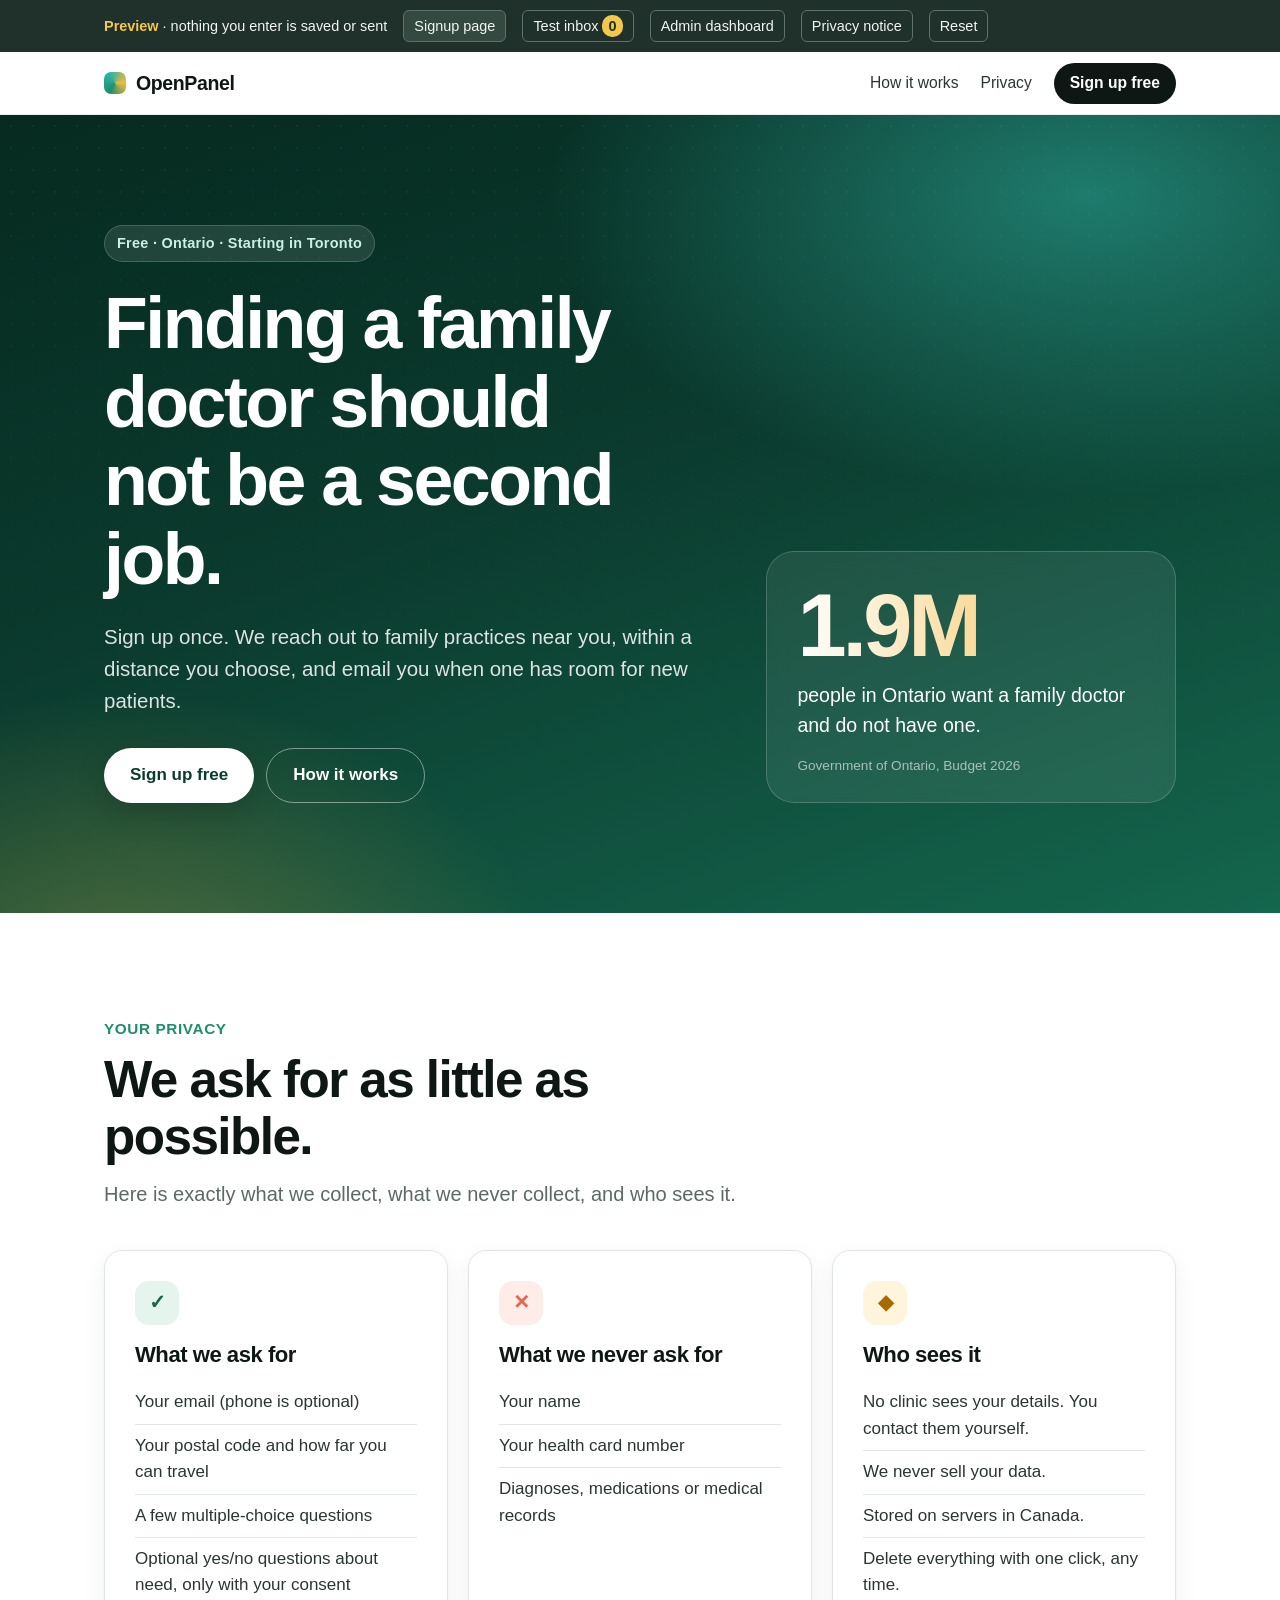
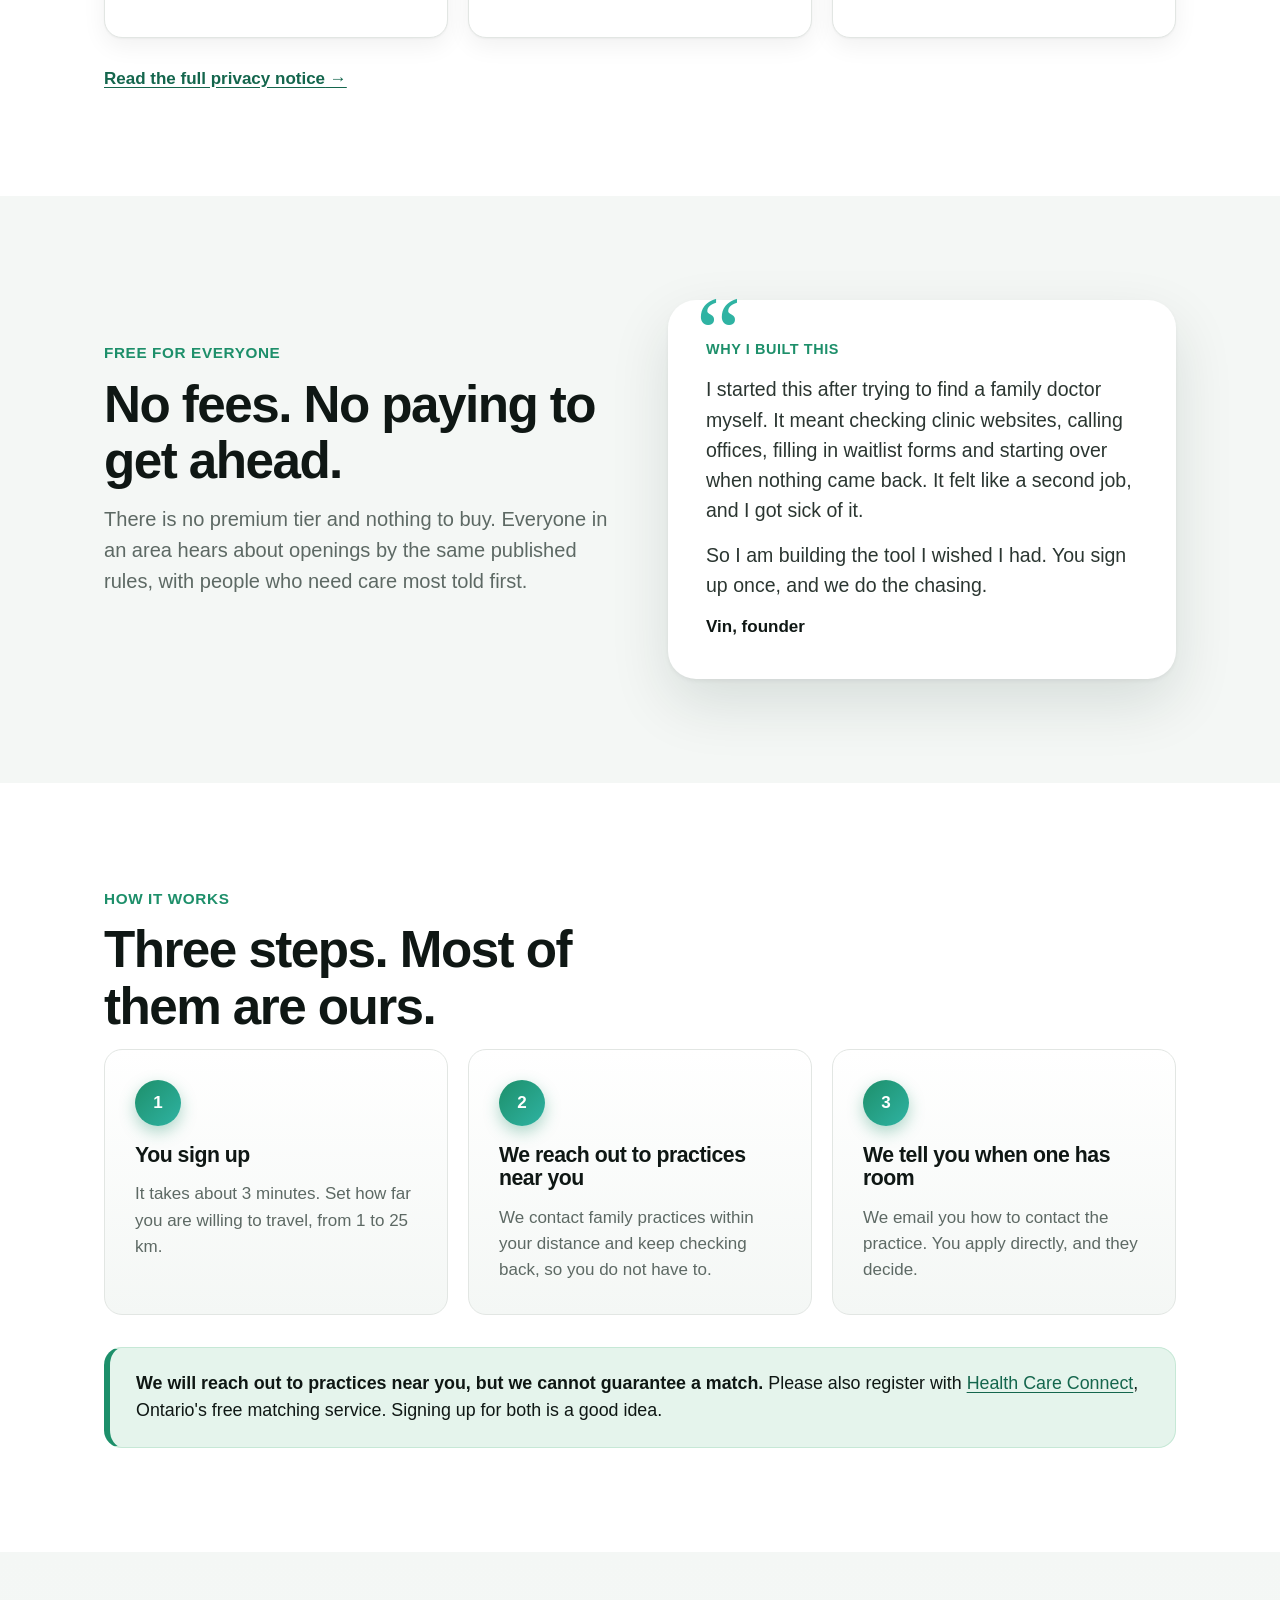
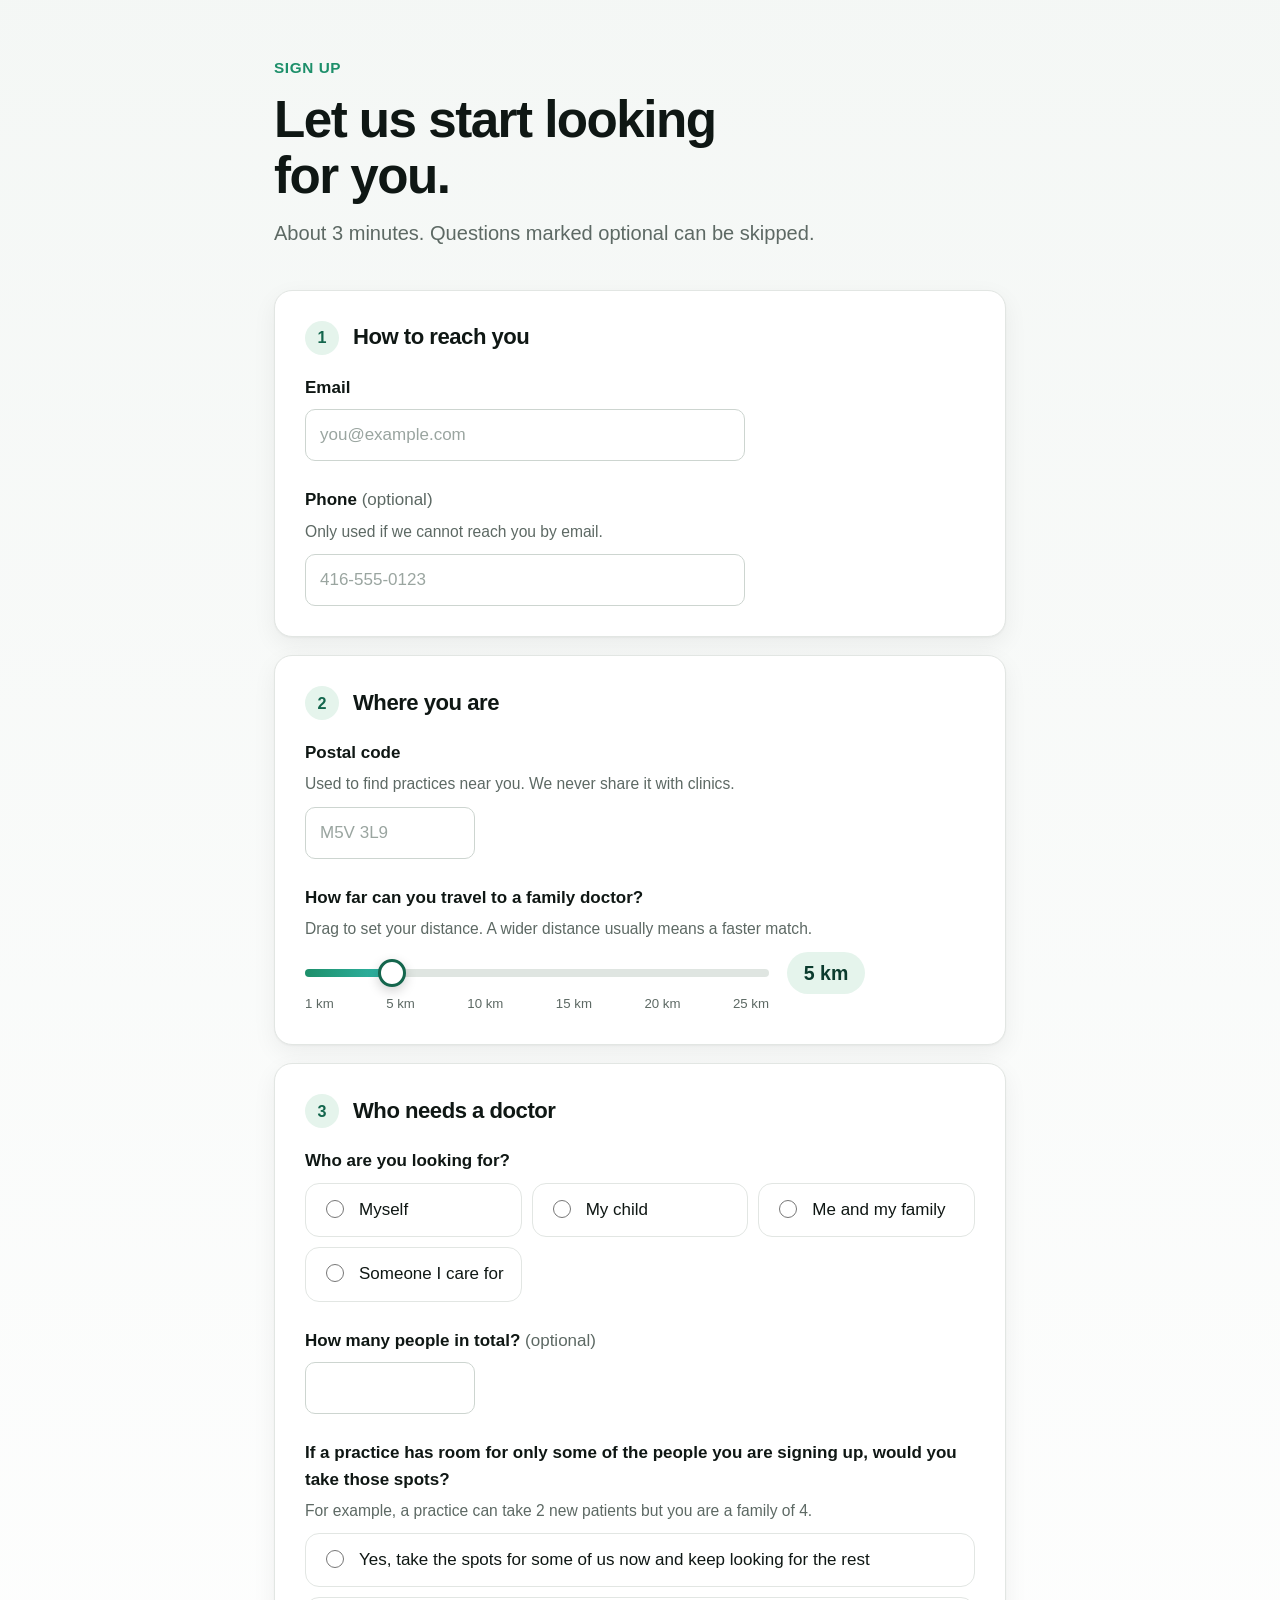
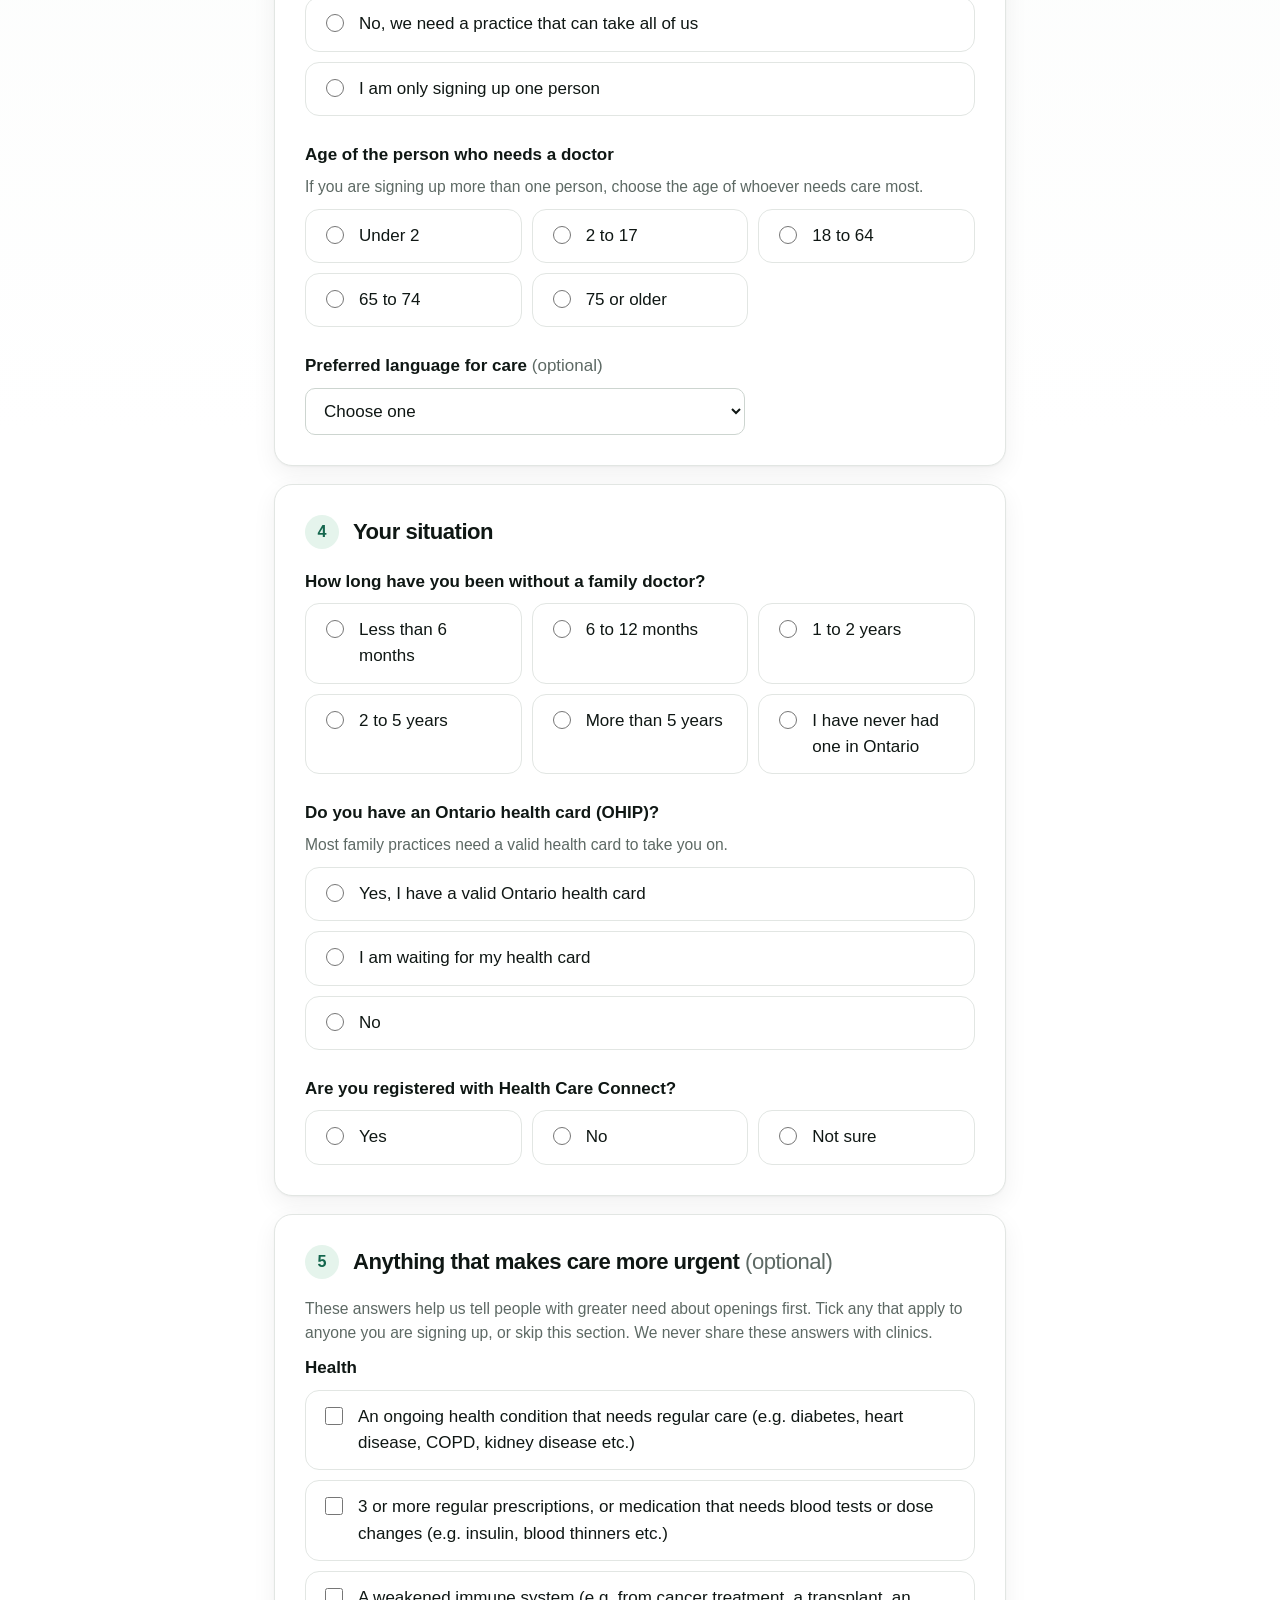
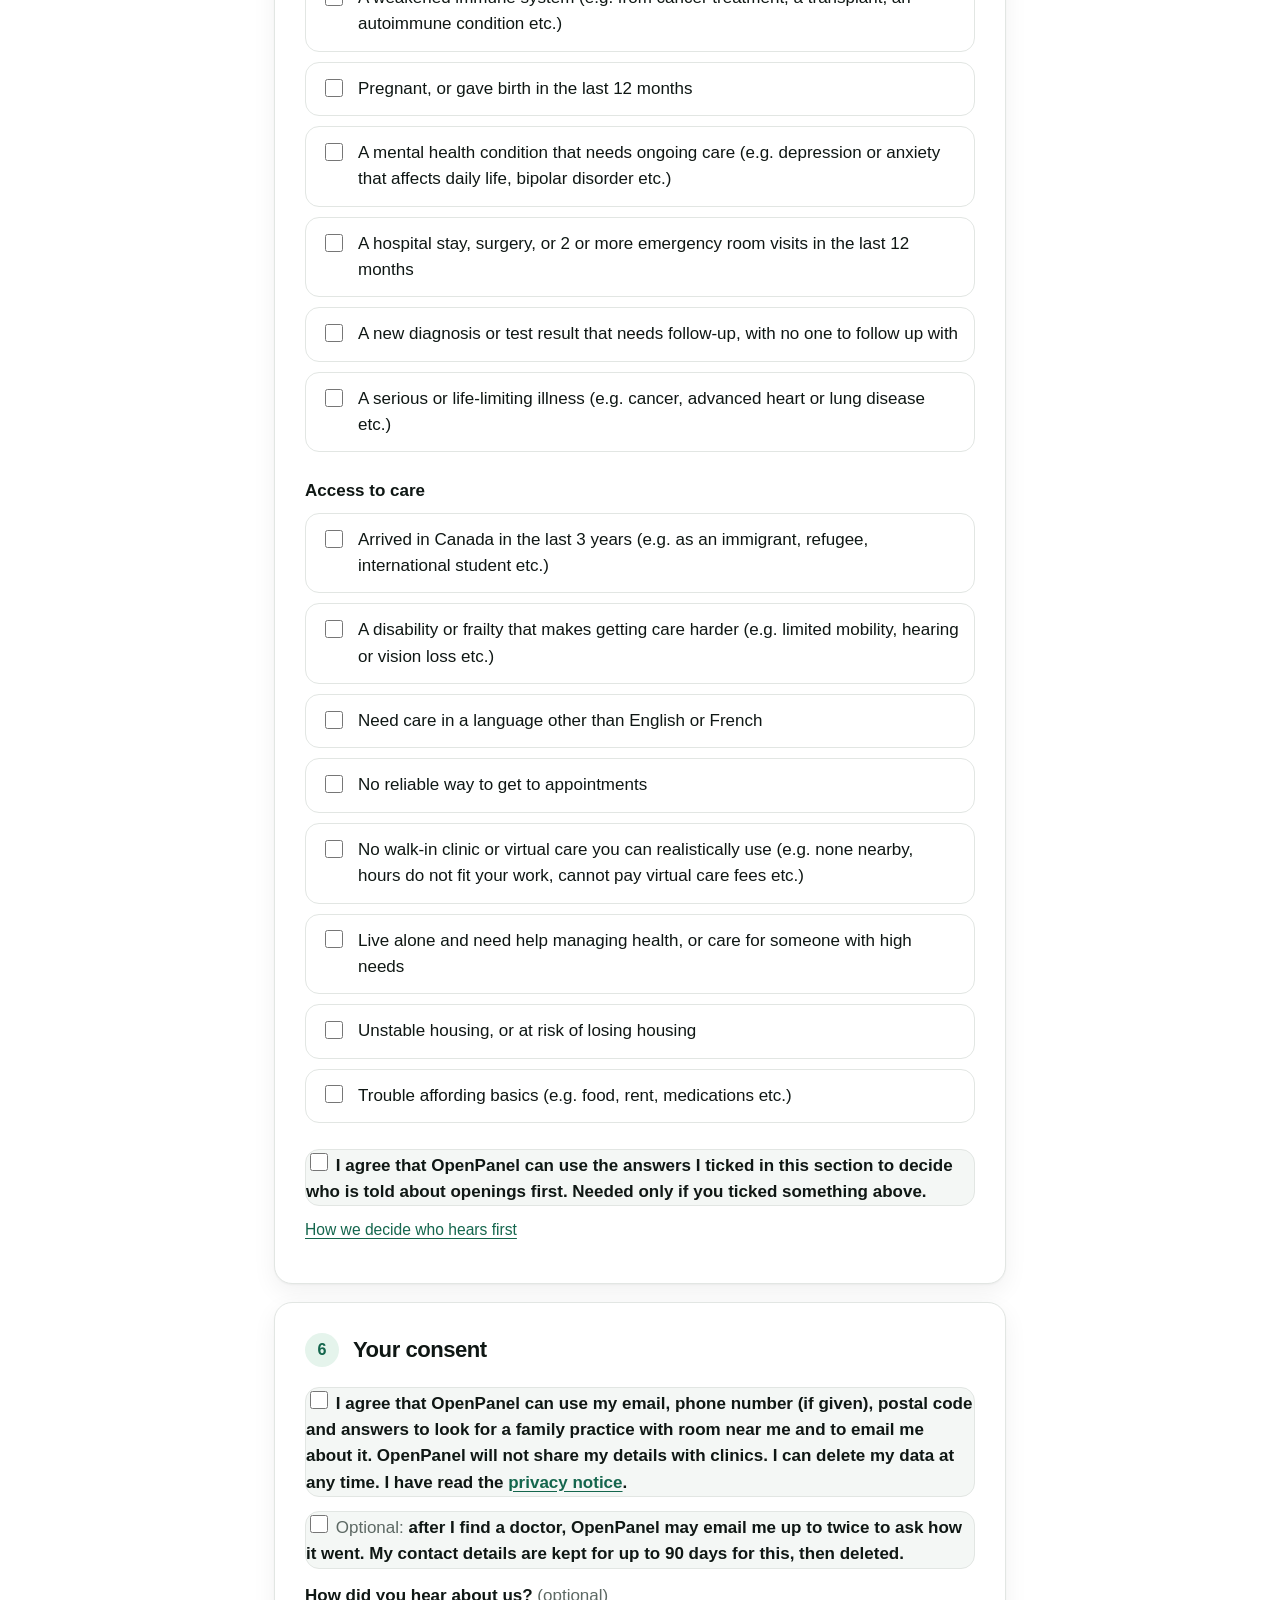
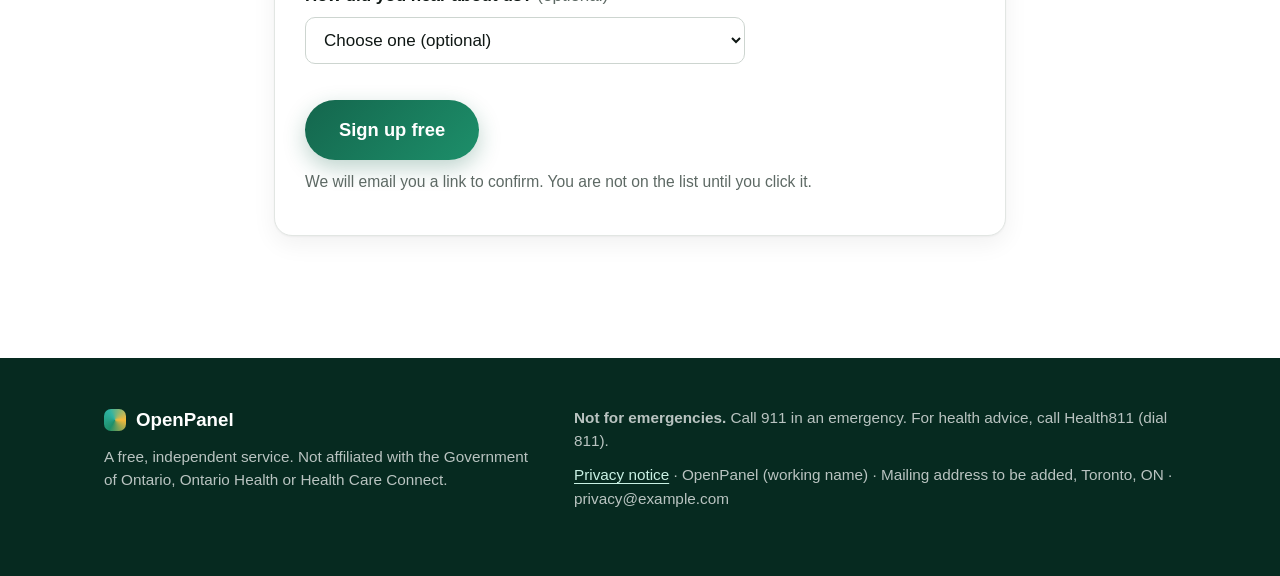
==== preview/index.html @ f36e52fd "Redesign signup page, add radius slider, split-household question and expanded ranking factors Co-Au" ====
<!DOCTYPE html>
<html lang="en">
<head>
<meta charset="utf-8">
<meta name="viewport" content="width=device-width, initial-scale=1">
<title>OpenPanel signup preview</title>
<style>
/* ------------------------------------------------------------------ tokens */
:root {
  --ink: #0f1714;
  --ink-soft: #2b3631;
  --muted: #5d6964;
  --line: #e2e6e3;
  --paper: #ffffff;
  --mist: #f4f7f5;
  --green-950: #062a20;
  --green-900: #0b3b2e;
  --green-700: #14664d;
  --green-500: #1d8f6a;
  --teal-400: #2fb3a3;
  --mint: #e5f4ec;
  --amber: #f6b93b;
  --coral: #e8664f;
  --error: #b42318;
  --error-soft: #fef0ee;
  --radius-sm: 10px;
  --radius: 18px;
  --radius-lg: 28px;
  --shadow: 0 1px 2px rgba(15, 23, 20, 0.04), 0 8px 24px rgba(15, 23, 20, 0.06);
  --shadow-lg: 0 2px 4px rgba(15, 23, 20, 0.05), 0 24px 60px rgba(6, 42, 32, 0.12);
  --font: -apple-system, BlinkMacSystemFont, "SF Pro Display", "SF Pro Text", "Inter", "Segoe UI", Roboto, "Helvetica Neue", Arial, sans-serif;
}

* { box-sizing: border-box; }
html { font-size: 17px; scroll-behavior: smooth; scroll-padding-top: 80px; }
body {
  margin: 0;
  background: var(--paper);
  color: var(--ink);
  font-family: var(--font);
  line-height: 1.55;
  -webkit-font-smoothing: antialiased;
}
a { color: var(--green-700); text-underline-offset: 3px; }
a:hover { color: var(--green-900); }
h1, h2, h3 { letter-spacing: -0.022em; line-height: 1.1; margin: 0 0 14px; }
:focus-visible { outline: 3px solid var(--amber); outline-offset: 2px; }

.container { max-width: 1120px; margin: 0 auto; padding: 0 24px; }
.container.narrow { max-width: 780px; }
.skip { position: absolute; left: -999px; }
.skip:focus { left: 12px; top: 12px; background: #fff; padding: 8px 12px; z-index: 50; }

/* ------------------------------------------------------------------ header */
.site-header {
  position: sticky; top: 0; z-index: 20;
  background: rgba(255, 255, 255, 0.82);
  backdrop-filter: saturate(180%) blur(18px);
  -webkit-backdrop-filter: saturate(180%) blur(18px);
  border-bottom: 1px solid rgba(15, 23, 20, 0.08);
}
.header-row { display: flex; align-items: center; justify-content: space-between; height: 62px; gap: 16px; }
.brand { display: inline-flex; align-items: center; gap: 10px; font-weight: 700; font-size: 1.15rem; color: var(--ink); text-decoration: none; letter-spacing: -0.02em; }
.brand-mark {
  width: 22px; height: 22px; border-radius: 7px; flex: none;
  background: conic-gradient(from 210deg, var(--green-500), var(--teal-400), var(--amber), var(--green-500));
}
.nav { display: flex; align-items: center; gap: 22px; font-size: 0.92rem; }
.nav a { color: var(--ink-soft); text-decoration: none; }
.nav a:hover { color: var(--ink); }
.nav-cta { background: var(--ink); color: #fff !important; padding: 8px 16px; border-radius: 999px; font-weight: 600; }
.nav-cta:hover { background: var(--green-900); }

/* ------------------------------------------------------------------ hero */
.hero {
  position: relative; overflow: hidden; color: #fff;
  background:
    radial-gradient(900px 500px at 85% 10%, rgba(47, 179, 163, 0.55), transparent 60%),
    radial-gradient(700px 500px at 10% 110%, rgba(246, 185, 59, 0.28), transparent 60%),
    linear-gradient(160deg, var(--green-950) 0%, var(--green-900) 45%, var(--green-700) 100%);
}
.hero::after {
  content: ""; position: absolute; inset: 0; pointer-events: none;
  background-image: radial-gradient(rgba(255, 255, 255, 0.08) 1px, transparent 1px);
  background-size: 22px 22px; mask-image: linear-gradient(to bottom, rgba(0,0,0,0.6), transparent 80%);
}
.hero-grid { position: relative; z-index: 1; display: grid; grid-template-columns: 1.5fr 1fr; gap: 48px; align-items: end; padding-top: 110px; padding-bottom: 110px; }
.eyebrow { display: inline-block; font-size: 0.85rem; font-weight: 600; letter-spacing: 0.02em; color: #c9f1e4; background: rgba(255,255,255,0.1); border: 1px solid rgba(255,255,255,0.18); padding: 6px 12px; border-radius: 999px; margin: 0 0 22px; }
.hero h1 { font-size: clamp(2.5rem, 5.6vw, 4.4rem); font-weight: 750; letter-spacing: -0.035em; margin-bottom: 22px; max-width: 13ch; }
.lede { font-size: clamp(1.1rem, 1.6vw, 1.3rem); color: rgba(255, 255, 255, 0.86); max-width: 34em; margin: 0 0 32px; }
.hero-actions { display: flex; flex-wrap: wrap; gap: 12px; }
.hero-stat {
  background: rgba(255, 255, 255, 0.08); border: 1px solid rgba(255, 255, 255, 0.18);
  backdrop-filter: blur(10px); -webkit-backdrop-filter: blur(10px);
  border-radius: var(--radius-lg); padding: 30px 30px 26px;
}
.stat-number { font-size: clamp(3.4rem, 7vw, 5.2rem); font-weight: 800; letter-spacing: -0.045em; line-height: 1; margin: 0 0 10px;
  background: linear-gradient(90deg, #fff, var(--amber)); -webkit-background-clip: text; background-clip: text; color: transparent; }
.stat-label { font-size: 1.15rem; margin: 0 0 14px; color: #fff; }
.stat-source { font-size: 0.8rem; color: rgba(255, 255, 255, 0.6); margin: 0; }

/* ------------------------------------------------------------------ sections */
.section { padding: 104px 0; }
.section.tinted { background: var(--mist); }
.section-eyebrow { color: var(--green-500); font-weight: 700; font-size: 0.9rem; letter-spacing: 0.04em; text-transform: uppercase; margin: 0 0 12px; }
.section-title { font-size: clamp(2rem, 4vw, 3.1rem); font-weight: 750; letter-spacing: -0.03em; max-width: 18ch; }
.section-lede { font-size: 1.18rem; color: var(--muted); max-width: 38em; margin: 0 0 40px; }
.section-link { margin: 28px 0 0; font-weight: 600; }
.section-link a::after { content: " \2192"; }

.card-grid { display: grid; gap: 20px; }
.card-grid.three { grid-template-columns: repeat(3, 1fr); }
.feature-card { background: #fff; border: 1px solid var(--line); border-radius: var(--radius); padding: 30px; box-shadow: var(--shadow); }
.feature-card h3 { font-size: 1.3rem; margin-top: 18px; }
.feature-card ul { list-style: none; margin: 0; padding: 0; color: var(--ink-soft); }
.feature-card li { padding: 8px 0; border-top: 1px solid var(--line); }
.feature-card li:first-child { border-top: 0; }
.icon-dot { display: inline-flex; width: 44px; height: 44px; border-radius: 14px; align-items: center; justify-content: center; font-weight: 800; font-size: 1.2rem; }
.icon-dot.ok { background: var(--mint); color: var(--green-700); }
.icon-dot.ok::before { content: "\2713"; }
.icon-dot.no { background: #fdece8; color: var(--coral); }
.icon-dot.no::before { content: "\2715"; }
.icon-dot.shield { background: #fff4dc; color: #a86b00; }
.icon-dot.shield::before { content: "\25C6"; }

.split { display: grid; grid-template-columns: 1fr 1fr; gap: 56px; align-items: center; }
.story-card { margin: 0; background: #fff; border-radius: var(--radius-lg); padding: 38px; box-shadow: var(--shadow-lg); position: relative; }
.story-card::before { content: "\201C"; position: absolute; top: -18px; left: 28px; font-size: 6rem; line-height: 1; color: var(--teal-400); font-family: Georgia, serif; }
.story-label { font-weight: 700; color: var(--green-500); text-transform: uppercase; letter-spacing: 0.04em; font-size: 0.85rem; margin: 0 0 14px; }
.story-card blockquote { margin: 0; font-size: 1.15rem; color: var(--ink-soft); }
.story-card blockquote p { margin: 0 0 14px; }
.story-card figcaption { font-weight: 700; margin-top: 8px; }

.steps-grid { list-style: none; padding: 0; margin: 0 0 32px; display: grid; grid-template-columns: repeat(3, 1fr); gap: 20px; counter-reset: none; }
.step-card { background: linear-gradient(180deg, #fff, var(--mist)); border: 1px solid var(--line); border-radius: var(--radius); padding: 30px; }
.step-num { display: inline-flex; width: 46px; height: 46px; border-radius: 50%; align-items: center; justify-content: center; font-weight: 800; color: #fff; margin-bottom: 18px;
  background: linear-gradient(135deg, var(--green-500), var(--teal-400)); box-shadow: 0 6px 16px rgba(29, 143, 106, 0.35); }
.step-card h3 { font-size: 1.25rem; }
.step-card p { color: var(--muted); margin: 0; }

.callout { background: var(--mint); border: 1px solid #c6e8d6; border-left: 6px solid var(--green-500); border-radius: var(--radius); padding: 22px 26px; font-size: 1.05rem; }
.callout p { margin: 0; }

/* ------------------------------------------------------------------ buttons */
.button { display: inline-flex; align-items: center; justify-content: center; gap: 8px; font: inherit; font-weight: 650; border: 0; border-radius: 999px; padding: 13px 26px; cursor: pointer; text-decoration: none; transition: transform 0.15s ease, background 0.15s ease, box-shadow 0.15s ease; }
.button:hover { transform: translateY(-1px); }
.button.light { background: #fff; color: var(--green-900); box-shadow: 0 10px 30px rgba(0,0,0,0.18); }
.button.light:hover { color: var(--green-950); }
.button.ghost { background: transparent; color: #fff; border: 1.5px solid rgba(255, 255, 255, 0.45); }
.button.ghost:hover { color: #fff; background: rgba(255,255,255,0.08); }
.button, .button.primary { background: linear-gradient(135deg, var(--green-700), var(--green-500)); color: #fff; box-shadow: 0 8px 22px rgba(20, 102, 77, 0.28); }
.button.light { background: #fff; color: var(--green-900); }
.button.ghost { background: transparent; box-shadow: none; }
.button.large { padding: 16px 34px; font-size: 1.08rem; margin: 10px 0 12px; }
.button.secondary { background: #fff; color: var(--green-700); border: 2px solid var(--green-700); box-shadow: none; }
.button.danger { background: var(--error); box-shadow: none; }
.inline-action { display: inline-block; margin: 0 10px 10px 0; }

/* ------------------------------------------------------------------ form */
.signup-section { background: linear-gradient(180deg, var(--mist), #fff 40%); }
.form-card { background: #fff; border: 1px solid var(--line); border-radius: var(--radius); padding: 30px; margin-bottom: 18px; box-shadow: var(--shadow); }
.form-card-head { display: flex; align-items: center; gap: 14px; margin-bottom: 20px; }
.form-card-head h3 { font-size: 1.3rem; margin: 0; }
.form-step { flex: none; width: 34px; height: 34px; border-radius: 50%; display: inline-flex; align-items: center; justify-content: center; font-weight: 800; font-size: 0.95rem; color: var(--green-700); background: var(--mint); }

.field { margin: 0 0 26px; border: 0; padding: 0; min-width: 0; }
.field:last-child { margin-bottom: 0; }
legend, .field > label { font-weight: 650; display: block; margin-bottom: 8px; padding: 0; }
.optional { font-weight: 400; color: var(--muted); }
.hint { color: var(--muted); font-size: 0.92rem; margin: -2px 0 10px; }

input[type="email"], input[type="tel"], input[type="text"], input[type="number"], input:not([type]), select {
  width: 100%; max-width: 440px; font: inherit; padding: 12px 14px;
  border: 1.5px solid #cdd5d0; border-radius: var(--radius-sm); background: #fff; color: var(--ink);
  transition: border-color 0.15s ease, box-shadow 0.15s ease;
}
input:focus, select:focus { border-color: var(--green-500); box-shadow: 0 0 0 4px rgba(29, 143, 106, 0.15); outline: none; }
input.short { max-width: 170px; }
::placeholder { color: #9aa5a0; }

.choices { display: grid; gap: 10px; }
.choices.tiles { grid-template-columns: repeat(auto-fill, minmax(170px, 1fr)); }
.choices.stack, .choices.checks { grid-template-columns: 1fr; }
.choice {
  display: flex; gap: 12px; align-items: flex-start; font-weight: 450; cursor: pointer; margin: 0;
  border: 1.5px solid var(--line); border-radius: 14px; padding: 13px 15px; background: #fff;
  transition: border-color 0.15s ease, background 0.15s ease, box-shadow 0.15s ease;
}
.choice:hover { border-color: #b9c6bf; }
.choice:has(input:checked) { border-color: var(--green-500); background: var(--mint); box-shadow: 0 0 0 3px rgba(29, 143, 106, 0.12); }
.choice input { margin-top: 0.22em; width: 18px; height: 18px; flex: none; accent-color: var(--green-700); }
.consent .choice { background: var(--mist); }
.consent { margin-bottom: 14px; }

/* radius slider */
.radius-row { display: flex; align-items: center; gap: 18px; max-width: 560px; }
.radius-value { flex: none; min-width: 78px; text-align: center; font-weight: 800; font-size: 1.15rem; color: var(--green-900); background: var(--mint); border-radius: 999px; padding: 6px 12px; }
input[type="range"] {
  --fill: 16.6%;
  -webkit-appearance: none; appearance: none; flex: 1; height: 8px; border-radius: 999px; margin: 14px 0;
  background: linear-gradient(90deg, var(--green-500) 0%, var(--teal-400) var(--fill), #dfe5e1 var(--fill));
  accent-color: var(--green-700);
}
input[type="range"]::-webkit-slider-thumb { -webkit-appearance: none; width: 28px; height: 28px; border-radius: 50%; background: #fff; border: 3px solid var(--green-700); box-shadow: 0 4px 12px rgba(0,0,0,0.18); cursor: grab; }
input[type="range"]::-moz-range-thumb { width: 24px; height: 24px; border-radius: 50%; background: #fff; border: 3px solid var(--green-700); box-shadow: 0 4px 12px rgba(0,0,0,0.18); cursor: grab; }
input[type="range"]::-moz-range-track { background: transparent; }
.radius-ticks { display: flex; justify-content: space-between; max-width: 464px; color: var(--muted); font-size: 0.78rem; }

.has-error input, .has-error select { border-color: var(--error); }
.has-error .choice { border-color: #f1b5ad; }
.error { color: var(--error); font-weight: 650; margin: 0 0 8px; font-size: 0.93rem; }
.banner { padding: 14px 18px; border-radius: var(--radius-sm); margin: 0 0 18px; }
.error.banner { background: var(--error-soft); border: 1px solid #f6c9c2; }
.success.banner { background: var(--mint); color: var(--green-900); font-weight: 650; }
.hp { position: absolute; left: -10000px; width: 1px; height: 1px; overflow: hidden; }

/* ------------------------------------------------------------------ inner pages */
.page-body { padding-top: 64px; padding-bottom: 80px; }
.page-body h1 { font-size: clamp(2rem, 4vw, 2.7rem); font-weight: 750; }
.card { background: #fff; border: 1px solid var(--line); border-radius: var(--radius); padding: 30px; margin-bottom: 18px; box-shadow: var(--shadow); }
.message { max-width: 640px; }
.note { background: var(--mint); border-left: 5px solid var(--green-500); padding: 14px 18px; border-radius: 0 var(--radius-sm) var(--radius-sm) 0; }
.summary { display: grid; grid-template-columns: max-content 1fr; gap: 8px 20px; margin: 0 0 22px; }
.summary dt { color: var(--muted); }
.summary dd { margin: 0; font-weight: 600; }
.email-body { white-space: pre-wrap; word-break: break-word; font-family: inherit; font-size: 0.95rem; margin: 0; }

table { width: 100%; border-collapse: collapse; font-size: 0.95rem; }
th, td { text-align: left; padding: 10px 10px; border-bottom: 1px solid var(--line); vertical-align: top; }
th { color: var(--muted); font-weight: 600; }
.num { text-align: right; font-variant-numeric: tabular-nums; }
.grid { display: grid; grid-template-columns: repeat(auto-fit, minmax(320px, 1fr)); gap: 0 18px; }
.prose h2 { margin-top: 30px; font-size: 1.4rem; }
.prose ul { padding-left: 1.2em; }

/* ------------------------------------------------------------------ footer */
.site-footer { background: var(--green-950); color: rgba(255, 255, 255, 0.72); font-size: 0.9rem; padding: 48px 0 56px; }
.site-footer a { color: #c9f1e4; }
.footer-grid { display: grid; grid-template-columns: 1fr 1.4fr; gap: 40px; }
.footer-grid p { margin: 0 0 10px; }
.footer-brand { display: inline-flex; align-items: center; gap: 10px; color: #fff; font-weight: 700; font-size: 1.1rem; }

/* ------------------------------------------------------------------ responsive */
@media (max-width: 900px) {
  .hero-grid, .split, .card-grid.three, .steps-grid, .footer-grid { grid-template-columns: 1fr; }
  .hero-grid { padding-top: 72px; padding-bottom: 72px; gap: 32px; }
  .section { padding: 72px 0; }
}
@media (max-width: 600px) {
  html { font-size: 16px; }
  .nav a:not(.nav-cta) { display: none; }
  .container { padding: 0 18px; }
  .form-card, .card, .feature-card, .step-card { padding: 22px; }
  .story-card { padding: 30px 24px; }
  .choices.tiles { grid-template-columns: 1fr 1fr; }
}
@media (prefers-reduced-motion: reduce) {
  html { scroll-behavior: auto; }
  .button { transition: none; }
}


.preview-bar { background: #20302a; color: #f1f5f2; font-size: 0.85rem; }
.preview-bar .container { display: flex; flex-wrap: wrap; gap: 6px 16px; align-items: center; padding-top: 10px; padding-bottom: 10px; }
.preview-bar strong { color: #f2c94c; }
.preview-bar button { background: none; border: 1px solid #5d7268; color: #f1f5f2; border-radius: 6px; padding: 4px 10px; font: inherit; cursor: pointer; }
.preview-bar button:hover, .preview-bar button.active { background: #34493f; }
.view[hidden] { display: none; }
.badge { display: inline-block; min-width: 1.4em; padding: 0 6px; margin-left: 4px; border-radius: 10px; background: #f2c94c; color: #20302a; font-weight: 700; text-align: center; }
.email-card .email-actions { display: flex; flex-wrap: wrap; gap: 10px; margin-top: 8px; }
.linklike { background: none; border: 0; padding: 0; font: inherit; color: var(--accent); text-decoration: underline; cursor: pointer; }
</style>
</head>
<body>
<div class="preview-bar">
  <div class="container">
    <span><strong>Preview</strong> · nothing you enter is saved or sent</span>
    <button data-go="home">Signup page</button>
    <button data-go="inbox">Test inbox<span class="badge" id="inbox-count">0</span></button>
    <button data-go="admin">Admin dashboard</button>
    <button data-go="privacy-notice">Privacy notice</button>
    <button id="reset">Reset</button>
  </div>
</div>

<header class="site-header">
  <div class="container header-row">
    <a class="brand" href="#home"><span class="brand-mark" aria-hidden="true"></span>OpenPanel</a>
    <nav class="nav" aria-label="Main">
      <a href="#how">How it works</a>
      <a href="#privacy">Privacy</a>
      <a class="nav-cta" href="#signup">Sign up free</a>
    </nav>
  </div>
</header>

<main id="main">
  <div class="view" id="view-home">
    
<section class="hero">
  <div class="container hero-grid">
    <div class="hero-copy">
      <p class="eyebrow">Free · Ontario · Starting in Toronto</p>
      <h1>Finding a family doctor should not be a second job.</h1>
      <p class="lede">Sign up once. We reach out to family practices near you, within a distance you choose, and email
        you when one has room for new patients.</p>
      <div class="hero-actions">
        <a class="button light" href="#signup">Sign up free</a>
        <a class="button ghost" href="#how">How it works</a>
      </div>
    </div>
    <aside class="hero-stat" aria-label="Why this matters">
      <p class="stat-number">1.9M</p>
      <p class="stat-label">people in Ontario want a family doctor and do not have one.</p>
      <p class="stat-source">Government of Ontario, Budget 2026</p>
    </aside>
  </div>
</section>

<section class="section" id="privacy">
  <div class="container">
    <p class="section-eyebrow">Your privacy</p>
    <h2 class="section-title">We ask for as little as possible.</h2>
    <p class="section-lede">Here is exactly what we collect, what we never collect, and who sees it.</p>
    <div class="card-grid three">
      <article class="feature-card">
        <span class="icon-dot ok" aria-hidden="true"></span>
        <h3>What we ask for</h3>
        <ul>
          <li>Your email (phone is optional)</li>
          <li>Your postal code and how far you can travel</li>
          <li>A few multiple-choice questions</li>
          <li>Optional yes/no questions about need, only with your consent</li>
        </ul>
      </article>
      <article class="feature-card">
        <span class="icon-dot no" aria-hidden="true"></span>
        <h3>What we never ask for</h3>
        <ul>
          <li>Your name</li>
          <li>Your health card number</li>
          <li>Diagnoses, medications or medical records</li>
        </ul>
      </article>
      <article class="feature-card">
        <span class="icon-dot shield" aria-hidden="true"></span>
        <h3>Who sees it</h3>
        <ul>
          <li>No clinic sees your details. You contact them yourself.</li>
          <li>We never sell your data.</li>
          <li>Stored on servers in Canada.</li>
          <li>Delete everything with one click, any time.</li>
        </ul>
      </article>
    </div>
    <p class="section-link"><a href="#privacy-notice">Read the full privacy notice</a></p>
  </div>
</section>

<section class="section tinted" id="why">
  <div class="container split">
    <div>
      <p class="section-eyebrow">Free for everyone</p>
      <h2 class="section-title">No fees. No paying to get ahead.</h2>
      <p class="section-lede">There is no premium tier and nothing to buy. Everyone in an area hears about openings by
        the same published rules, with people who need care most told first.</p>
    </div>
    <figure class="story-card">
      <p class="story-label">Why I built this</p>
      <blockquote>
        <p>I started this after trying to find a family doctor myself. It meant checking clinic websites, calling
          offices, filling in waitlist forms and starting over when nothing came back. It felt like a second job, and I
          got sick of it.</p>
        <p>So I am building the tool I wished I had. You sign up once, and we do the chasing.</p>
      </blockquote>
      <figcaption>Vin, founder</figcaption>
    </figure>
  </div>
</section>

<section class="section" id="how">
  <div class="container">
    <p class="section-eyebrow">How it works</p>
    <h2 class="section-title">Three steps. Most of them are ours.</h2>
    <ol class="steps-grid">
      <li class="step-card">
        <span class="step-num">1</span>
        <h3>You sign up</h3>
        <p>It takes about 3 minutes. Set how far you are willing to travel, from 1 to 25 km.</p>
      </li>
      <li class="step-card">
        <span class="step-num">2</span>
        <h3>We reach out to practices near you</h3>
        <p>We contact family practices within your distance and keep checking back, so you do not have to.</p>
      </li>
      <li class="step-card">
        <span class="step-num">3</span>
        <h3>We tell you when one has room</h3>
        <p>We email you how to contact the practice. You apply directly, and they decide.</p>
      </li>
    </ol>
    <div class="callout">
      <p><strong>We will reach out to practices near you, but we cannot guarantee a match.</strong>
        Please also register with
        <a href="https://www.ontario.ca/page/find-family-doctor-or-nurse-practitioner" rel="noopener">Health Care Connect</a>,
        Ontario's free matching service. Signing up for both is a good idea.</p>
    </div>
  </div>
</section>

<section class="section signup-section" id="signup">
  <div class="container narrow">
    <p class="section-eyebrow">Sign up</p>
    <h2 class="section-title">Let us start looking for you.</h2>
    <p class="section-lede">About 3 minutes. Questions marked optional can be skipped.</p>

    <form class="signup" id="signup-form" novalidate>
      

      <div class="hp" aria-hidden="true">
        <label>Leave this empty <input type="text" name="website" tabindex="-1" autocomplete="off"></label>
      </div>

      <section class="form-card">
        <div class="form-card-head"><span class="form-step">1</span><h3>How to reach you</h3></div>
        <div class="field ">
          <label for="email">Email</label>
          
          <input id="email" name="email" type="email" autocomplete="email" required placeholder="you@example.com" value="">
        </div>
        <div class="field ">
          <label for="phone">Phone <span class="optional">(optional)</span></label>
          <p class="hint">Only used if we cannot reach you by email.</p>
          
          <input id="phone" name="phone" type="tel" autocomplete="tel" placeholder="416-555-0123" value="">
        </div>
      </section>

      <section class="form-card">
        <div class="form-card-head"><span class="form-step">2</span><h3>Where you are</h3></div>
        <div class="field ">
          <label for="postal_code">Postal code</label>
          <p class="hint">Used to find practices near you. We never share it with clinics.</p>
          
          <input id="postal_code" name="postal_code" autocomplete="postal-code" maxlength="7" class="short" required placeholder="M5V 3L9" value="">
        </div>
        
        <div class="field radius-field ">
          <label for="radius_km">How far can you travel to a family doctor?</label>
          <p class="hint">Drag to set your distance. A wider distance usually means a faster match.</p>
          
          <div class="radius-row">
            <input id="radius_km" name="radius_km" type="range" min="1" max="25" step="1" value="5" aria-describedby="radius-value">
            <output id="radius-value" for="radius_km" class="radius-value">5 km</output>
          </div>
          <div class="radius-ticks" aria-hidden="true">
            <span>1 km</span><span>5 km</span><span>10 km</span><span>15 km</span><span>20 km</span><span>25 km</span>
          </div>
        </div>
      </section>

      <section class="form-card">
        <div class="form-card-head"><span class="form-step">3</span><h3>Who needs a doctor</h3></div>
        <fieldset class="field ">
    <legend>Who are you looking for?</legend>
    
    
    <div class="choices tiles">
    
      <label class="choice"><input type="radio" name="for_whom" value="self" > <span>Myself</span></label>
    
      <label class="choice"><input type="radio" name="for_whom" value="child" > <span>My child</span></label>
    
      <label class="choice"><input type="radio" name="for_whom" value="household" > <span>Me and my family</span></label>
    
      <label class="choice"><input type="radio" name="for_whom" value="someone_i_care_for" > <span>Someone I care for</span></label>
    
    </div>
  </fieldset>
        <div class="field ">
          <label for="household_size">How many people in total? <span class="optional">(optional)</span></label>
          
          <input id="household_size" name="household_size" type="number" min="1" max="12" class="short" value="">
        </div>
        <fieldset class="field ">
    <legend>If a practice has room for only some of the people you are signing up, would you take those spots?</legend>
    <p class="hint">For example, a practice can take 2 new patients but you are a family of 4.</p>
    
    <div class="choices stack">
    
      <label class="choice"><input type="radio" name="split_household" value="yes" > <span>Yes, take the spots for some of us now and keep looking for the rest</span></label>
    
      <label class="choice"><input type="radio" name="split_household" value="no" > <span>No, we need a practice that can take all of us</span></label>
    
      <label class="choice"><input type="radio" name="split_household" value="single" > <span>I am only signing up one person</span></label>
    
    </div>
  </fieldset>
        <fieldset class="field ">
    <legend>Age of the person who needs a doctor</legend>
    <p class="hint">If you are signing up more than one person, choose the age of whoever needs care most.</p>
    
    <div class="choices tiles">
    
      <label class="choice"><input type="radio" name="age_band" value="under_2" > <span>Under 2</span></label>
    
      <label class="choice"><input type="radio" name="age_band" value="2_17" > <span>2 to 17</span></label>
    
      <label class="choice"><input type="radio" name="age_band" value="18_64" > <span>18 to 64</span></label>
    
      <label class="choice"><input type="radio" name="age_band" value="65_74" > <span>65 to 74</span></label>
    
      <label class="choice"><input type="radio" name="age_band" value="75_plus" > <span>75 or older</span></label>
    
    </div>
  </fieldset>
        <div class="field">
          <label for="language">Preferred language for care <span class="optional">(optional)</span></label>
          <select id="language" name="language">
            <option value="">Choose one</option>
            
            <option value="en" >English</option>
            
            <option value="fr" >French</option>
            
            <option value="ar" >Arabic</option>
            
            <option value="yue" >Cantonese</option>
            
            <option value="fa" >Farsi (Persian)</option>
            
            <option value="gu" >Gujarati</option>
            
            <option value="hi" >Hindi</option>
            
            <option value="it" >Italian</option>
            
            <option value="ko" >Korean</option>
            
            <option value="cmn" >Mandarin</option>
            
            <option value="pt" >Portuguese</option>
            
            <option value="pa" >Punjabi</option>
            
            <option value="ru" >Russian</option>
            
            <option value="es" >Spanish</option>
            
            <option value="tl" >Tagalog</option>
            
            <option value="ta" >Tamil</option>
            
            <option value="ur" >Urdu</option>
            
            <option value="other" >Another language</option>
            
          </select>
        </div>
      </section>

      <section class="form-card">
        <div class="form-card-head"><span class="form-step">4</span><h3>Your situation</h3></div>
        <fieldset class="field ">
    <legend>How long have you been without a family doctor?</legend>
    
    
    <div class="choices tiles">
    
      <label class="choice"><input type="radio" name="time_without_doctor" value="lt_6m" > <span>Less than 6 months</span></label>
    
      <label class="choice"><input type="radio" name="time_without_doctor" value="6_12m" > <span>6 to 12 months</span></label>
    
      <label class="choice"><input type="radio" name="time_without_doctor" value="1_2y" > <span>1 to 2 years</span></label>
    
      <label class="choice"><input type="radio" name="time_without_doctor" value="2_5y" > <span>2 to 5 years</span></label>
    
      <label class="choice"><input type="radio" name="time_without_doctor" value="5y_plus" > <span>More than 5 years</span></label>
    
      <label class="choice"><input type="radio" name="time_without_doctor" value="never" > <span>I have never had one in Ontario</span></label>
    
    </div>
  </fieldset>
        <fieldset class="field ">
    <legend>Do you have an Ontario health card (OHIP)?</legend>
    <p class="hint">Most family practices need a valid health card to take you on.</p>
    
    <div class="choices stack">
    
      <label class="choice"><input type="radio" name="ohip_status" value="yes" > <span>Yes, I have a valid Ontario health card</span></label>
    
      <label class="choice"><input type="radio" name="ohip_status" value="waiting" > <span>I am waiting for my health card</span></label>
    
      <label class="choice"><input type="radio" name="ohip_status" value="no" > <span>No</span></label>
    
    </div>
  </fieldset>
        <fieldset class="field ">
    <legend>Are you registered with Health Care Connect?</legend>
    
    
    <div class="choices tiles">
    
      <label class="choice"><input type="radio" name="hcc_registered" value="yes" > <span>Yes</span></label>
    
      <label class="choice"><input type="radio" name="hcc_registered" value="no" > <span>No</span></label>
    
      <label class="choice"><input type="radio" name="hcc_registered" value="not_sure" > <span>Not sure</span></label>
    
    </div>
  </fieldset>
      </section>

      <section class="form-card">
        <div class="form-card-head"><span class="form-step">5</span><h3>Anything that makes care more urgent <span class="optional">(optional)</span></h3></div>
        <p class="hint">These answers help us tell people with greater need about openings first. Tick any that apply to
          anyone you are signing up, or skip this section. We never share these answers with clinics.</p>
        
        <fieldset class="field">
          <legend>Health</legend>
          <div class="choices checks">
          
          <label class="choice"><input type="checkbox" name="need_flags" value="ongoing_condition" > <span>An ongoing health condition that needs regular care (e.g. diabetes, heart disease, COPD, kidney disease etc.)</span></label>
          
          <label class="choice"><input type="checkbox" name="need_flags" value="multiple_meds" > <span>3 or more regular prescriptions, or medication that needs blood tests or dose changes (e.g. insulin, blood thinners etc.)</span></label>
          
          <label class="choice"><input type="checkbox" name="need_flags" value="immunocompromised" > <span>A weakened immune system (e.g. from cancer treatment, a transplant, an autoimmune condition etc.)</span></label>
          
          <label class="choice"><input type="checkbox" name="need_flags" value="pregnancy" > <span>Pregnant, or gave birth in the last 12 months</span></label>
          
          <label class="choice"><input type="checkbox" name="need_flags" value="mental_health" > <span>A mental health condition that needs ongoing care (e.g. depression or anxiety that affects daily life, bipolar disorder etc.)</span></label>
          
          <label class="choice"><input type="checkbox" name="need_flags" value="recent_hospital" > <span>A hospital stay, surgery, or 2 or more emergency room visits in the last 12 months</span></label>
          
          <label class="choice"><input type="checkbox" name="need_flags" value="needs_followup" > <span>A new diagnosis or test result that needs follow-up, with no one to follow up with</span></label>
          
          <label class="choice"><input type="checkbox" name="need_flags" value="serious_illness" > <span>A serious or life-limiting illness (e.g. cancer, advanced heart or lung disease etc.)</span></label>
          
          </div>
        </fieldset>
        <fieldset class="field">
          <legend>Access to care</legend>
          <div class="choices checks">
          
          <label class="choice"><input type="checkbox" name="need_flags" value="newcomer" > <span>Arrived in Canada in the last 3 years (e.g. as an immigrant, refugee, international student etc.)</span></label>
          
          <label class="choice"><input type="checkbox" name="need_flags" value="disability" > <span>A disability or frailty that makes getting care harder (e.g. limited mobility, hearing or vision loss etc.)</span></label>
          
          <label class="choice"><input type="checkbox" name="need_flags" value="language_barrier" > <span>Need care in a language other than English or French</span></label>
          
          <label class="choice"><input type="checkbox" name="need_flags" value="no_transport" > <span>No reliable way to get to appointments</span></label>
          
          <label class="choice"><input type="checkbox" name="need_flags" value="no_alternative_care" > <span>No walk-in clinic or virtual care you can realistically use (e.g. none nearby, hours do not fit your work, cannot pay virtual care fees etc.)</span></label>
          
          <label class="choice"><input type="checkbox" name="need_flags" value="limited_support" > <span>Live alone and need help managing health, or care for someone with high needs</span></label>
          
          <label class="choice"><input type="checkbox" name="need_flags" value="unstable_housing" > <span>Unstable housing, or at risk of losing housing</span></label>
          
          <label class="choice"><input type="checkbox" name="need_flags" value="financial_hardship" > <span>Trouble affording basics (e.g. food, rent, medications etc.)</span></label>
          
          </div>
        </fieldset>
        <div class="field consent ">
          
          <label class="choice"><input type="checkbox" name="health_consent" value="yes" >
            <span>I agree that OpenPanel can use the answers I ticked in this section to decide who is told
              about openings first. Needed only if you ticked something above.</span></label>
        </div>
        <p class="hint"><a href="#privacy-notice">How we decide who hears first</a></p>
      </section>

      <section class="form-card">
        <div class="form-card-head"><span class="form-step">6</span><h3>Your consent</h3></div>
        <div class="field consent ">
          
          <label class="choice"><input type="checkbox" name="service_consent" value="yes" required >
            <span>I agree that OpenPanel can use my email, phone number (if given), postal code and answers to
              look for a family practice with room near me and to email me about it. OpenPanel will not
              share my details with clinics. I can delete my data at any time. I have read the
              <a href="#privacy-notice">privacy notice</a>.</span></label>
        </div>
        <div class="field consent">
          <label class="choice"><input type="checkbox" name="feedback_consent" value="yes" >
            <span><span class="optional">Optional:</span> after I find a doctor, OpenPanel may email me up to
              twice to ask how it went. My contact details are kept for up to 90 days for this, then deleted.</span></label>
        </div>
        <div class="field">
          <label for="referral_source">How did you hear about us? <span class="optional">(optional)</span></label>
          <select id="referral_source" name="referral_source">
            
            <option value="" >Choose one (optional)</option>
            
            <option value="friend_family" >A friend or family member</option>
            
            <option value="social_media" >Social media</option>
            
            <option value="community_group" >A community group or settlement agency</option>
            
            <option value="clinic_pharmacy" >A clinic, pharmacy or hospital</option>
            
            <option value="search" >Searching online</option>
            
            <option value="news" >News or a blog</option>
            
            <option value="other" >Other</option>
            
          </select>
        </div>
        <button type="submit" class="button primary large">Sign up free</button>
        <p class="hint">We will email you a link to confirm. You are not on the list until you click it.</p>
      </section>
    </form>
  </div>
</section>

  </div>

  <div class="view" id="view-thanks" hidden><div class="container narrow page-body">
    <section class="card message">
      <h1>Check your email</h1>
      <p>We have sent you a link to confirm your signup. You are not on the list until you click it.</p>
      <p>Do not see it? Check your spam or junk folder. The link stays valid for 7 days.</p>
      <p>While you wait, register with
        <a href="https://www.ontario.ca/page/find-family-doctor-or-nurse-practitioner" target="_blank" rel="noopener">Health Care Connect</a>
        if you have not already.</p>
      <p class="note">Preview: open the <button class="linklike" data-go="inbox">test inbox</button> to see the email this person would get.</p>
    </section>
  </div></div>

  <div class="view" id="view-inbox" hidden><div class="container narrow page-body">
    <h1>Test inbox</h1>
    <p class="note">In the real site these go to the person's email. Newest first.</p>
    <div id="inbox-list"></div>
  </div></div>

  <div class="view" id="view-confirm" hidden><div class="container narrow page-body">
    <section class="card message">
      <h1>Confirm your email</h1>
      <p>Click the button to confirm your email and join the list.</p>
      <button class="button" id="confirm-btn">Confirm my email</button>
    </section>
  </div></div>

  <div class="view" id="view-message" hidden><div class="container narrow page-body">
    <section class="card message">
      <h1 id="msg-title"></h1>
      <p id="msg-body"></p>
      <p id="msg-hcc" hidden><a href="https://www.ontario.ca/page/find-family-doctor-or-nurse-practitioner" target="_blank" rel="noopener">Register with Health Care Connect</a></p>
      <p><a href="#home">Back to home</a></p>
    </section>
  </div></div>

  <div class="view" id="view-manage" hidden><div class="container narrow page-body">
    <section class="card message">
      <h1>Your signup</h1>
      <p class="success banner" id="manage-done" hidden>Thanks. You are still on the list.</p>
      <dl class="summary" id="manage-summary"></dl>
      <div id="manage-active-actions">
        <button class="button inline-action" id="keep-btn">I am still looking</button>
        <button class="button secondary inline-action" id="connected-btn">I found a family doctor</button>
      </div>
      <h2>Delete your data</h2>
      <p>This deletes your email, phone number and answers right away. You will not hear from us again.</p>
      <button class="button danger" id="delete-btn">Delete my data</button>
    </section>
  </div></div>

  <div class="view" id="view-privacy-notice" hidden>
    <div class="container narrow page-body">
<article class="card prose">
  <h1>Privacy notice</h1>
  <p class="hint">Version 2026-11-v1</p>

  <p>OpenPanel helps people in Ontario find a family doctor. This notice explains what we collect, why,
    who sees it and when we delete it. We follow Canada's federal privacy law for businesses (PIPEDA).</p>

  <h2>What we collect</h2>
  <ul>
    <li><strong>Contact details:</strong> your email, and your phone number if you give it.</li>
    <li><strong>Location:</strong> your postal code and how far you can travel.</li>
    <li><strong>About the search:</strong> who needs a doctor, an age group, household size, whether you would
      take spots for only part of your household, preferred language, how long
      you have been without a family doctor, whether you have an Ontario health card, and whether you are registered with
      Health Care Connect.</li>
    <li><strong>Optional need answers:</strong> yes/no answers about health and access to care, only if you tick them and
      give separate consent. We never ask for diagnoses or medications.</li>
    <li><strong>How you heard about us</strong>, if you tell us.</li>
  </ul>
  <p>We do not ask for your name or health card number, and we do not store your IP address.</p>

  <h2>Why we use it</h2>
  <ul>
    <li>To find family practices within your travel distance that have room for new patients.</li>
    <li>To email you about openings and about your signup.</li>
    <li>To decide who hears about an opening first (see below).</li>
    <li>To count demand by area so we know where to look, using totals that cannot identify you.</li>
    <li>If you agree, to ask you up to twice how things went after you find a doctor.</li>
  </ul>

  <h2>Who sees it</h2>
  <p>We do not share your details with clinics. When a practice tells us it has room, we email you its contact
    details and you decide whether to contact it. We do not sell your data. Our email and hosting providers process
    data for us under contract. Your signup data is stored on servers in Canada. Our email provider may process your
    email address outside Canada in order to deliver messages.</p>

  <h2>How long we keep it</h2>
  <table>
    <thead><tr><th>Situation</th><th>What happens</th></tr></thead>
    <tbody>
      <tr><td>You do not confirm your email</td><td>Everything is deleted after 7 days.</td></tr>
      <tr><td>You are on the list</td><td>We keep your details while you are looking. After 11 months with no
        activity, we email to ask if you are still looking. If you do not answer within 30 days, we delete your contact
        details.</td></tr>
      <tr><td>You find a doctor</td><td>We delete your contact details right away, or after 90 days if you agreed to a
        follow-up.</td></tr>
      <tr><td>After contact details are deleted</td><td>We keep the first 3 characters of your postal code, your age
        group, your answers and dates for up to 24 months to measure and improve the service, then delete them. We
        protect this information as personal information until it is deleted.</td></tr>
      <tr><td>Totals</td><td>Monthly counts by area, which cannot identify anyone, are kept.</td></tr>
    </tbody>
  </table>

  <h2 id="priority">How we decide who hears first</h2>
  <p>When a practice has room for a few patients, we tell the people who need care most first. We give points for:</p>
  <ul>
    <li>the health answers you choose to share (capped, so no single answer decides);</li>
    <li>barriers to getting care, including living in a rural area (also capped);</li>
    <li>having both a health need and a barrier, since the same condition is riskier when care is hard to reach;</li>
    <li>infants and adults 75 or older;</li>
    <li>how long you have been without a family doctor.</li>
  </ul>
  <p>Everyone also gains points the longer they wait on our list, so no one is left at the bottom. Ties go to whoever
    signed up first. If you signed up a family and said you would take spots for some of you, we may offer a practice's
    openings to part of your family first.</p>

  <h2>Your choices</h2>
  <ul>
    <li>Every email we send has a link to update your signup or delete your data right away.</li>
    <li>You can ask to see or correct the information we hold about you by emailing
      privacy@example.com.</li>
    <li>You can withdraw consent at any time. If you withdraw consent to use your need answers, we delete them.</li>
    <li>If you have a concern we cannot resolve, you can contact the Office of the Privacy Commissioner of Canada.</li>
  </ul>

  <h2>Contact</h2>
  <p>OpenPanel (working name)<br>Mailing address to be added, Toronto, ON<br>
    privacy@example.com</p>
</article>
</div>
  </div>

  <div class="view" id="view-admin" hidden><div class="container page-body">
    <h1>Demand dashboard</h1>
    <p class="hint">Counts only. Counts under 5 are shown as &lt;5. No contact details are shown here.</p>
    <div id="admin-body"></div>
  </div></div>
</main>

<footer class="site-footer">
    <div class="container footer-grid">
      <div>
        <p class="footer-brand"><span class="brand-mark" aria-hidden="true"></span>OpenPanel</p>
        <p>A free, independent service. Not affiliated with the Government of Ontario, Ontario Health or Health Care Connect.</p>
      </div>
      <div>
        <p><strong>Not for emergencies.</strong> Call 911 in an emergency. For health advice, call Health811 (dial 811).</p>
        <p><a href="#privacy-notice">Privacy notice</a> · OpenPanel (working name) · Mailing address to be added, Toronto, ON ·
          privacy@example.com</p>
      </div>
    </div>
  </footer>

<script>
(function () {
  const POSTAL_RE = /^[KLMNP][0-9][ABCEGHJ-NPRSTV-Z] ?[0-9][ABCEGHJ-NPRSTV-Z][0-9]$/;
  const EMAIL_RE = /^[^@\s]+@[^@\s]+\.[^@\s]+$/;
  const MIN_CELL = 5;
  const HASH_VIEWS = ["home", "privacy-notice", "admin", "inbox"];

  let signups = [];
  let emails = [];
  let current = null; // signup being confirmed or managed

  const form = document.getElementById("signup-form");
  const $ = (sel, root) => (root || document).querySelector(sel);
  const $$ = (sel, root) => Array.from((root || document).querySelectorAll(sel));

  function show(name) {
    $$(".view").forEach(v => v.hidden = v.id !== "view-" + name);
    $$(".preview-bar button[data-go]").forEach(b => b.classList.toggle("active", b.dataset.go === name));
    if (name === "inbox") renderInbox();
    if (name === "admin") renderAdmin();
    if (HASH_VIEWS.includes(name) && location.hash !== "#" + name) {
      history.replaceState(null, "", "#" + name);
    }
    window.scrollTo(0, 0);
  }

  function message(title, body, hcc) {
    $("#msg-title").textContent = title;
    $("#msg-body").textContent = body;
    $("#msg-hcc").hidden = !hcc;
    show("message");
  }

  function labelFor(name, value) {
    const input = $(`input[name="${name}"][value="${value}"]`);
    if (input) return input.parentElement.querySelector("span").textContent.trim();
    const opt = $(`select[name="${name}"] option[value="${value}"]`);
    return opt ? opt.textContent.trim() : value;
  }

  // ---------------------------------------------------------------- form

  function clearErrors() {
    $$(".error", form).forEach(e => e.remove());
    $$(".has-error", form).forEach(e => e.classList.remove("has-error"));
  }

  function addError(fieldEl, text) {
    const container = fieldEl.closest(".field");
    container.classList.add("has-error");
    const p = document.createElement("p");
    p.className = "error";
    p.textContent = text;
    const anchor = container.querySelector("legend, label");
    const hint = container.querySelector(".hint");
    (hint || anchor).insertAdjacentElement("afterend", p);
  }

  function radio(name) {
    const el = $(`input[name="${name}"]:checked`, form);
    return el ? el.value : "";
  }

  form.addEventListener("submit", function (e) {
    e.preventDefault();
    clearErrors();
    const errors = [];
    const err = (el, msg) => { errors.push(msg); addError(el, msg); };

    const email = form.email.value.trim().toLowerCase();
    if (!EMAIL_RE.test(email)) err(form.email, "Enter a valid email address.");

    let phone = form.phone.value.trim();
    if (phone) {
      let d = phone.replace(/\D/g, "");
      if (d.length === 11 && d[0] === "1") d = d.slice(1);
      if (d.length !== 10) err(form.phone, "Enter a 10-digit phone number, or leave it blank.");
      else phone = `${d.slice(0, 3)}-${d.slice(3, 6)}-${d.slice(6)}`;
    }

    let postal = form.postal_code.value.replace(/\s+/g, "").toUpperCase();
    if (postal.length === 6) postal = postal.slice(0, 3) + " " + postal.slice(3);
    if (!POSTAL_RE.test(postal)) err(form.postal_code, "Enter an Ontario postal code, for example M5V 3L9.");

    const radius = parseInt(form.radius_km.value, 10);
    if (!(radius >= 1 && radius <= 25)) err(form.radius_km, "Choose a distance from 1 to 25 km.");

    const required = {
      for_whom: "Tell us who you are looking for.",
      split_household: "Choose an option.",
      age_band: "Choose the age of the person who needs a doctor.",
      time_without_doctor: "Choose how long it has been.",
      ohip_status: "Tell us about your health card.",
      hcc_registered: "Choose an option.",
    };
    const answers = {};
    for (const [name, msg] of Object.entries(required)) {
      answers[name] = radio(name);
      if (!answers[name]) err($(`input[name="${name}"]`, form), msg);
    }

    const household = form.household_size.value.trim();
    if (household && !(/^\d+$/.test(household) && +household >= 1 && +household <= 12)) {
      err(form.household_size, "Enter a number from 1 to 12, or leave it blank.");
    }

    const flags = $$('input[name="need_flags"]:checked', form).map(i => i.value);
    const healthConsent = form.health_consent.checked;
    if (flags.length && !healthConsent) {
      err(form.health_consent, "Tick this box to let us use the health and access answers you chose, or untick those answers.");
    }
    if (!form.service_consent.checked) {
      err(form.service_consent, "We need your consent to use your details for this service.");
    }

    let banner = $(".error.banner", form);
    if (errors.length) {
      if (!banner) {
        banner = document.createElement("p");
        banner.className = "error banner";
        form.prepend(banner);
      }
      banner.textContent = "Please fix the highlighted answers below.";
      banner.scrollIntoView({ behavior: "smooth", block: "start" });
      return;
    }
    if (banner) banner.remove();

    const existing = signups.find(s => s.email === email);
    if (existing) {
      addEmail(existing, existing.status === "pending" ? "verify" : "already");
    } else {
      const s = {
        id: Math.random().toString(36).slice(2),
        email, phone, postal, prefix: postal.slice(0, 3),
        radius, ...answers,
        language: form.language.value, referral: form.referral_source.value,
        flags: healthConsent ? flags : [], feedback: form.feedback_consent.checked,
        status: "pending", created: new Date(),
      };
      signups.push(s);
      addEmail(s, "verify");
    }
    form.reset();
    updateRadius();
    show("thanks");
  });

  // ---------------------------------------------------------------- emails

  function addEmail(signup, kind) {
    const subjects = {
      verify: "Confirm your email for OpenPanel",
      already: "You are already signed up with OpenPanel",
    };
    const bodies = {
      verify: "Thanks for signing up with OpenPanel.\n\nPlease confirm your email so we can start looking for a family doctor near you.\n\nIf you did not sign up, ignore this email and your details will be deleted within 7 days.\n\nWhile you wait, please also register with Health Care Connect, Ontario's free matching service.",
      already: "Someone tried to sign up for OpenPanel with this email, which is already on our list.\n\nIf it was you, you can update your details or remove yourself using the link below. If it was not you, you can ignore this email.",
    };
    emails.unshift({ signupId: signup.id, to: signup.email, kind, subject: subjects[kind], body: bodies[kind] });
    $("#inbox-count").textContent = emails.length;
  }

  function renderInbox() {
    const list = $("#inbox-list");
    list.innerHTML = "";
    if (!emails.length) {
      list.innerHTML = '<p class="hint">No emails yet. Sign up on the signup page first.</p>';
      return;
    }
    emails.forEach(m => {
      const card = document.createElement("section");
      card.className = "card email-card";
      const h = document.createElement("h2"); h.textContent = m.subject;
      const to = document.createElement("p"); to.className = "hint"; to.textContent = "To: " + m.to;
      const body = document.createElement("pre"); body.className = "email-body"; body.textContent = m.body;
      const actions = document.createElement("div"); actions.className = "email-actions";
      if (m.kind === "verify") {
        const b = document.createElement("button"); b.className = "button"; b.textContent = "Confirm my email";
        b.onclick = () => openConfirm(m.signupId); actions.append(b);
      }
      const manage = document.createElement("button"); manage.className = "linklike";
      manage.textContent = "Change your details, stop emails or delete your data";
      manage.onclick = () => openManage(m.signupId);
      const foot = document.createElement("p"); foot.className = "hint";
      foot.textContent = "OpenPanel (working name) · Mailing address to be added, Toronto, ON · privacy@example.com";
      card.append(h, to, body, actions, foot, manage);
      list.append(card);
    });
  }

  function find(id) { return signups.find(s => s.id === id); }

  function expired() {
    message("This link has expired", "This link is no longer valid. If you already confirmed, you are all set.");
  }

  function openConfirm(id) {
    const s = find(id);
    if (!s || s.status !== "pending") return expired();
    current = s;
    show("confirm");
  }

  $("#confirm-btn").addEventListener("click", () => {
    if (!current) return expired();
    current.status = "active";
    current.verified = new Date();
    message("You are on the list",
      "Thanks for confirming. We will email you when a family practice near you tells us it has room. Please also register with Health Care Connect if you have not already.", true);
  });

  function openManage(id) {
    const s = find(id);
    if (!s) return expired();
    current = s;
    const statusText = { active: "On the list", pending: "Waiting for you to confirm your email", connected: "Found a doctor" }[s.status] || s.status;
    $("#manage-summary").innerHTML = "";
    [["Email", s.email], ["Area", `${s.prefix}, within ${s.radius} km`], ["Status", statusText]].forEach(([k, v]) => {
      const dt = document.createElement("dt"); dt.textContent = k;
      const dd = document.createElement("dd"); dd.textContent = v;
      $("#manage-summary").append(dt, dd);
    });
    $("#manage-active-actions").hidden = s.status !== "active";
    $("#manage-done").hidden = true;
    show("manage");
  }

  $("#keep-btn").addEventListener("click", () => { $("#manage-done").hidden = false; });

  $("#connected-btn").addEventListener("click", () => {
    if (current.feedback) current.status = "connected";
    else { current.status = "deidentified"; current.email = null; }
    message("Congratulations", "We are glad you found a family doctor. We have taken you off the list and will not email you about openings.");
  });

  $("#delete-btn").addEventListener("click", () => {
    signups = signups.filter(s => s !== current);
    emails = emails.filter(m => m.signupId !== current.id);
    $("#inbox-count").textContent = emails.length;
    current = null;
    message("Your data has been deleted", "We have deleted your email, phone number and answers. You will not hear from us again.");
  });

  // ---------------------------------------------------------------- admin

  function suppress(n) { return n > 0 && n < MIN_CELL ? "<" + MIN_CELL : String(n); }

  function table(title, rows) {
    const sec = document.createElement("section");
    sec.className = "card";
    const h = document.createElement("h2"); h.textContent = title; sec.append(h);
    if (!rows.length) { const p = document.createElement("p"); p.className = "hint"; p.textContent = "No data yet."; sec.append(p); return sec; }
    const t = document.createElement("table");
    t.innerHTML = '<thead><tr><th>Answer</th><th class="num">Count</th></tr></thead>';
    const tb = document.createElement("tbody");
    rows.forEach(([label, n]) => {
      const tr = document.createElement("tr");
      const a = document.createElement("td"); a.textContent = label;
      const b = document.createElement("td"); b.className = "num"; b.textContent = n;
      tr.append(a, b); tb.append(tr);
    });
    t.append(tb); sec.append(t);
    return sec;
  }

  function countBy(list, fn) {
    const m = new Map();
    list.forEach(x => [].concat(fn(x)).filter(Boolean).forEach(k => m.set(k, (m.get(k) || 0) + 1)));
    return [...m.entries()].sort((a, b) => b[1] - a[1]);
  }

  function renderAdmin() {
    const body = $("#admin-body");
    body.innerHTML = "";
    const active = signups.filter(s => s.status === "active");
    body.append(table("Totals", [
      ["Active (confirmed, still looking)", String(active.length)],
      ["Waiting for email confirmation", String(signups.filter(s => s.status === "pending").length)],
      ["Connected", String(signups.filter(s => s.status === "connected").length)],
      ["De-identified", String(signups.filter(s => s.status === "deidentified").length)],
    ]));
    const grid = document.createElement("div"); grid.className = "grid";
    const flagLabel = v => $(`input[name="need_flags"][value="${v}"]`).parentElement.querySelector("span").textContent.trim();
    const sections = [
      ["Active signups by postal prefix", countBy(active, s => s.prefix)],
      ["Age group", countBy(active, s => labelFor("age_band", s.age_band))],
      ["Would split a household", countBy(active, s => labelFor("split_household", s.split_household))],
      ["Time without a family doctor", countBy(active, s => labelFor("time_without_doctor", s.time_without_doctor))],
      ["Need answers (active, with consent)", countBy(active, s => s.flags.map(flagLabel))],
      ["Health card", countBy(active, s => labelFor("ohip_status", s.ohip_status))],
      ["Registered with Health Care Connect", countBy(active, s => labelFor("hcc_registered", s.hcc_registered))],
      ["Preferred language", countBy(active, s => s.language && labelFor("language", s.language))],
      ["How they heard about us", countBy(active, s => s.referral && labelFor("referral_source", s.referral))],
    ];
    sections.forEach(([title, rows]) => grid.append(table(title, rows.map(([k, n]) => [k, suppress(n)]))));
    body.append(grid);
  }

  // ---------------------------------------------------------------- navigation

  const range = form.radius_km;
  const radiusOut = document.getElementById("radius-value");
  function updateRadius() {
    radiusOut.textContent = range.value + " km";
    range.style.setProperty("--fill", ((range.value - range.min) / (range.max - range.min)) * 100 + "%");
  }
  range.addEventListener("input", updateRadius);
  updateRadius();

  $$("[data-go]").forEach(b => b.addEventListener("click", () => show(b.dataset.go)));
  $("#reset").addEventListener("click", () => {
    signups = []; emails = []; current = null;
    $("#inbox-count").textContent = "0";
    form.reset(); clearErrors(); updateRadius();
    const banner = $(".error.banner", form); if (banner) banner.remove();
    show("home");
  });

  function route() {
    const name = location.hash.slice(1);
    if (HASH_VIEWS.includes(name)) return show(name);
    const anchor = name && document.getElementById(name);
    if (anchor && anchor.closest("#view-home")) {
      $$(".view").forEach(v => v.hidden = v.id !== "view-home");
      $$(".preview-bar button[data-go]").forEach(b => b.classList.toggle("active", b.dataset.go === "home"));
      anchor.scrollIntoView({ block: "start" });
      return;
    }
    show("home");
  }
  window.addEventListener("hashchange", route);
  route();
})();
</script>
</body>
</html>
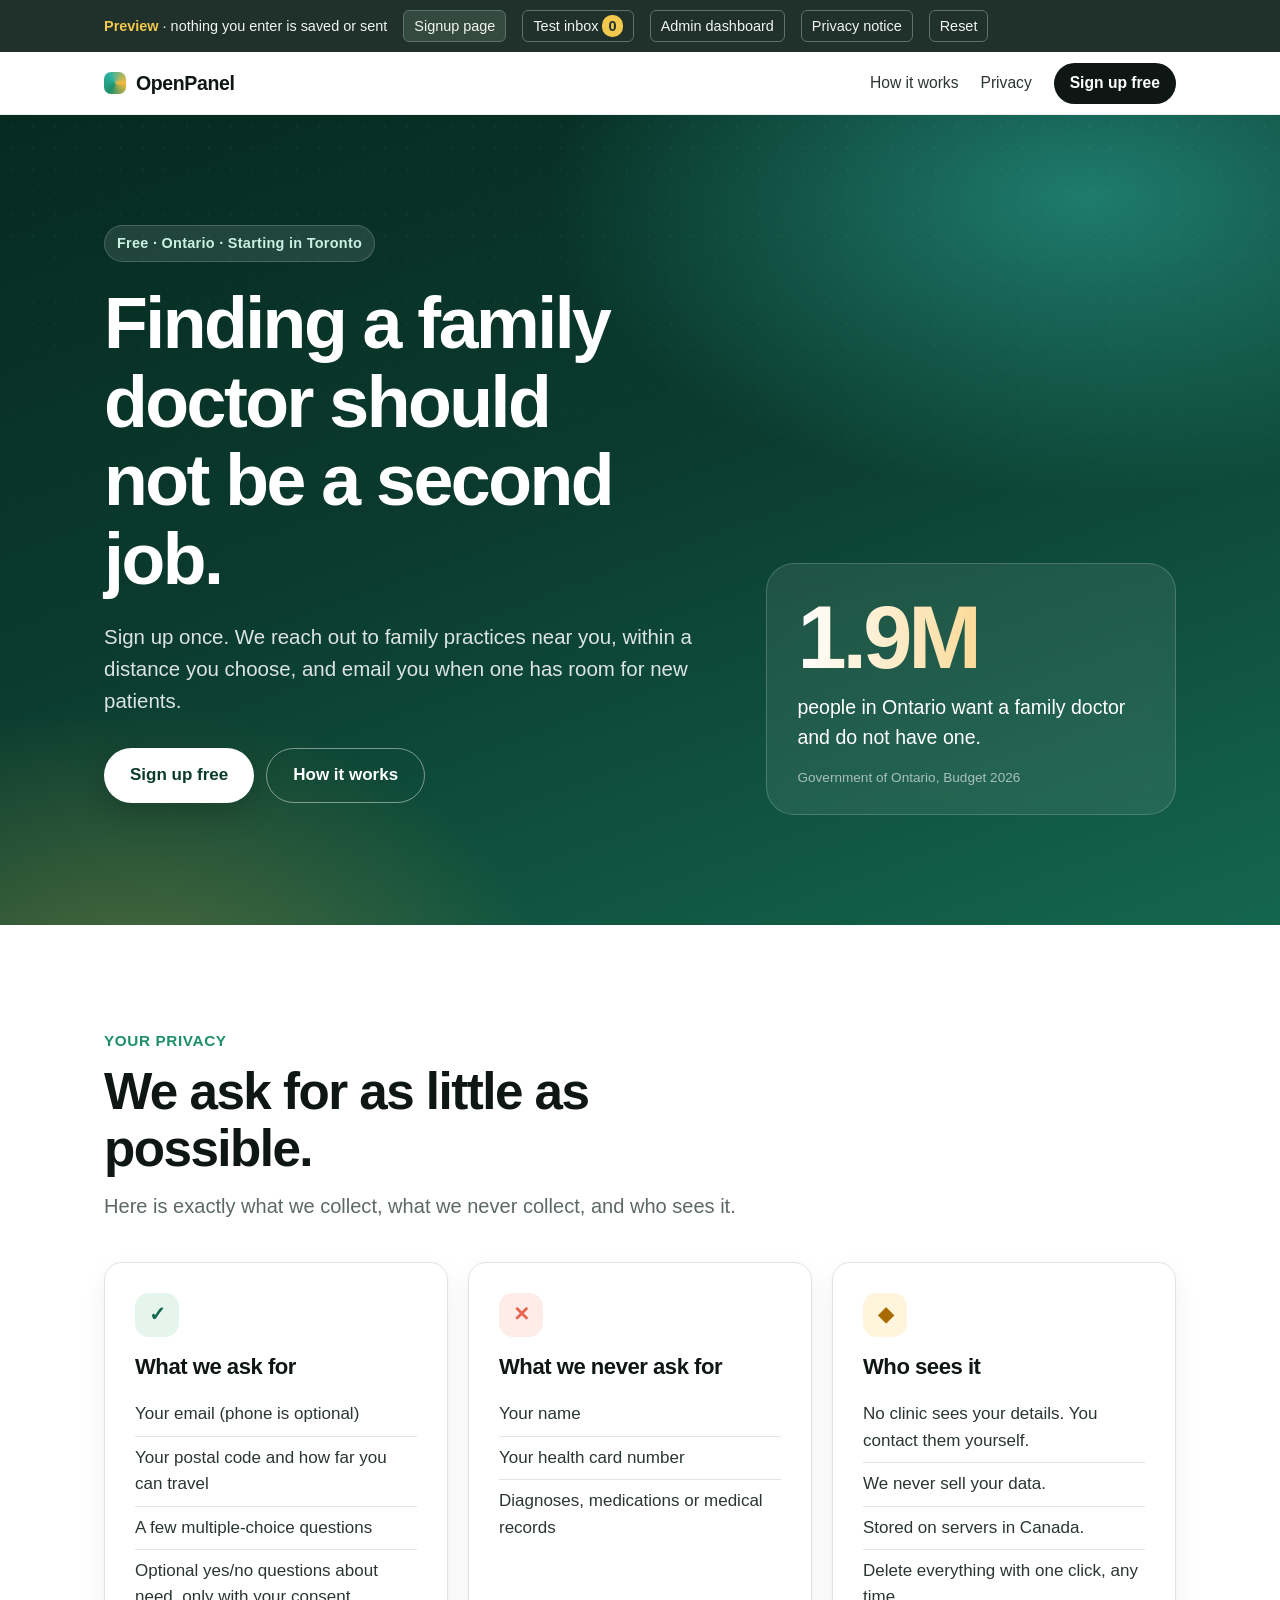
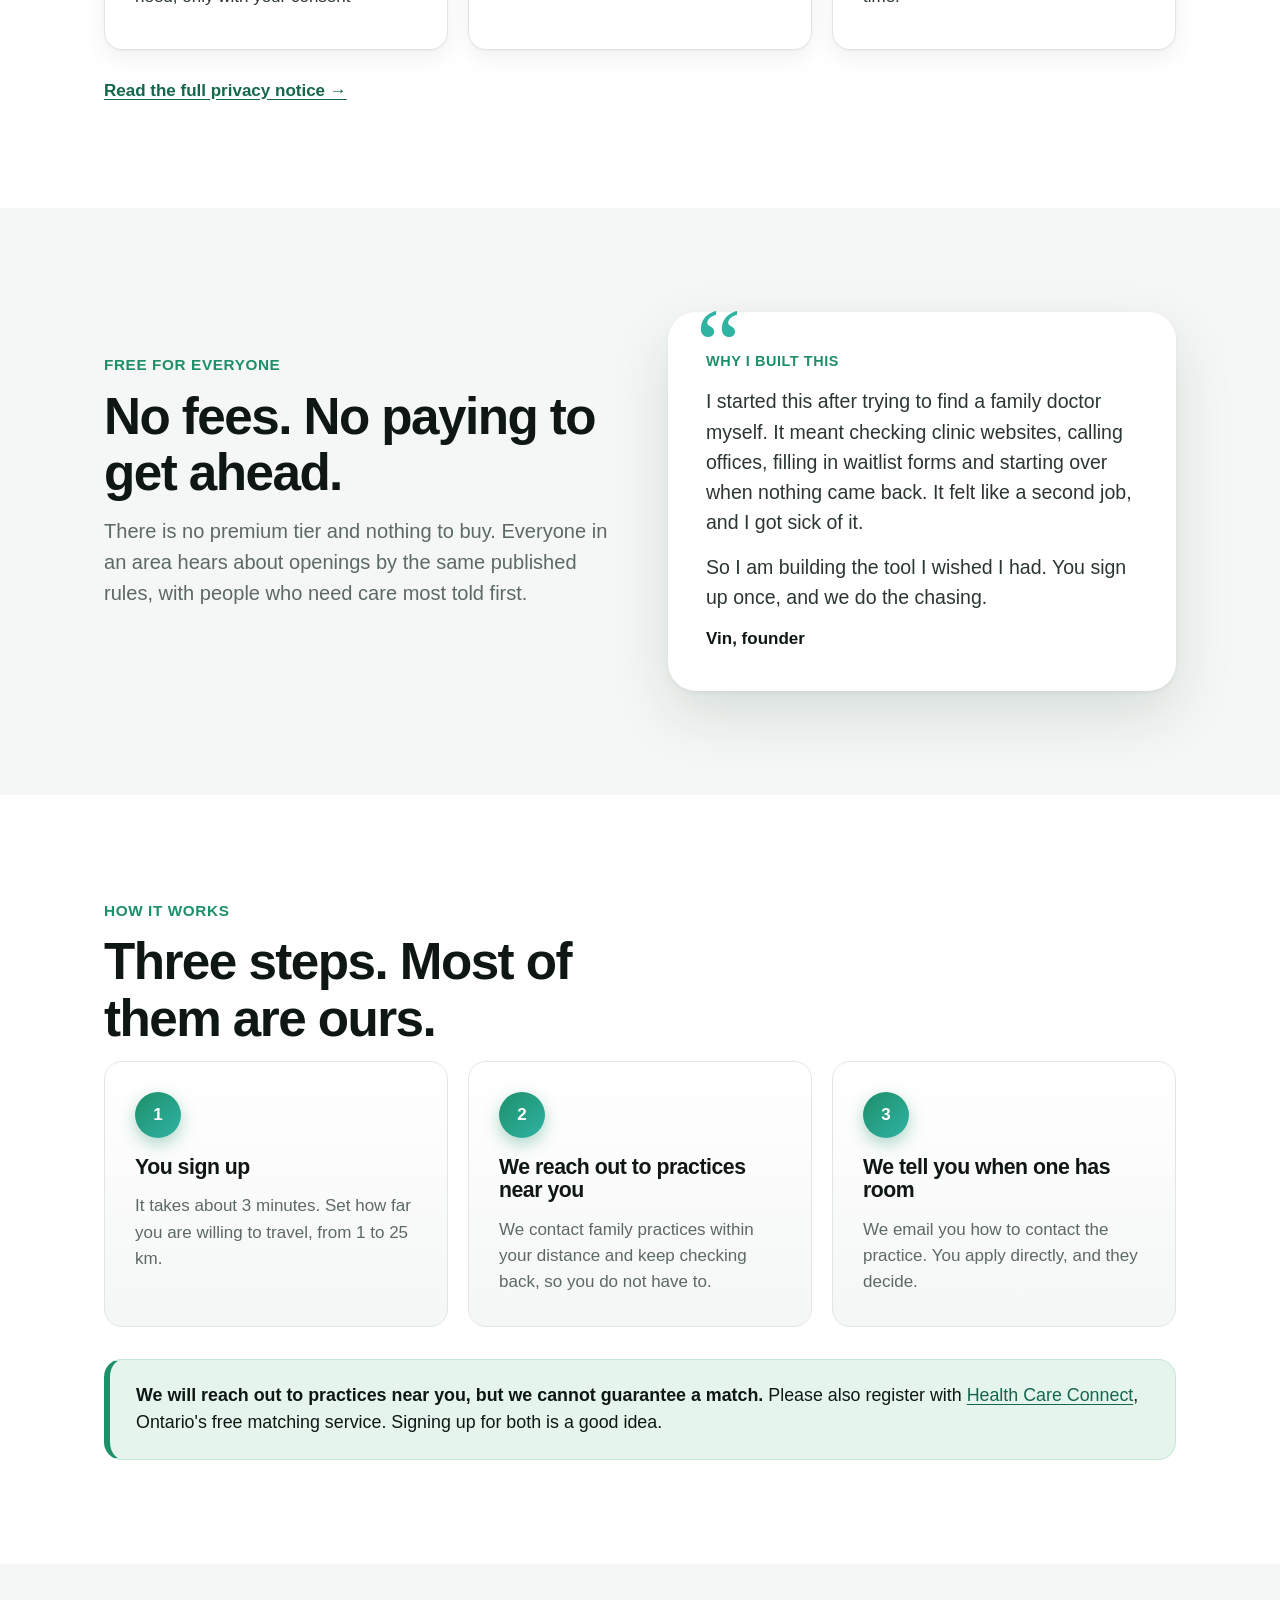
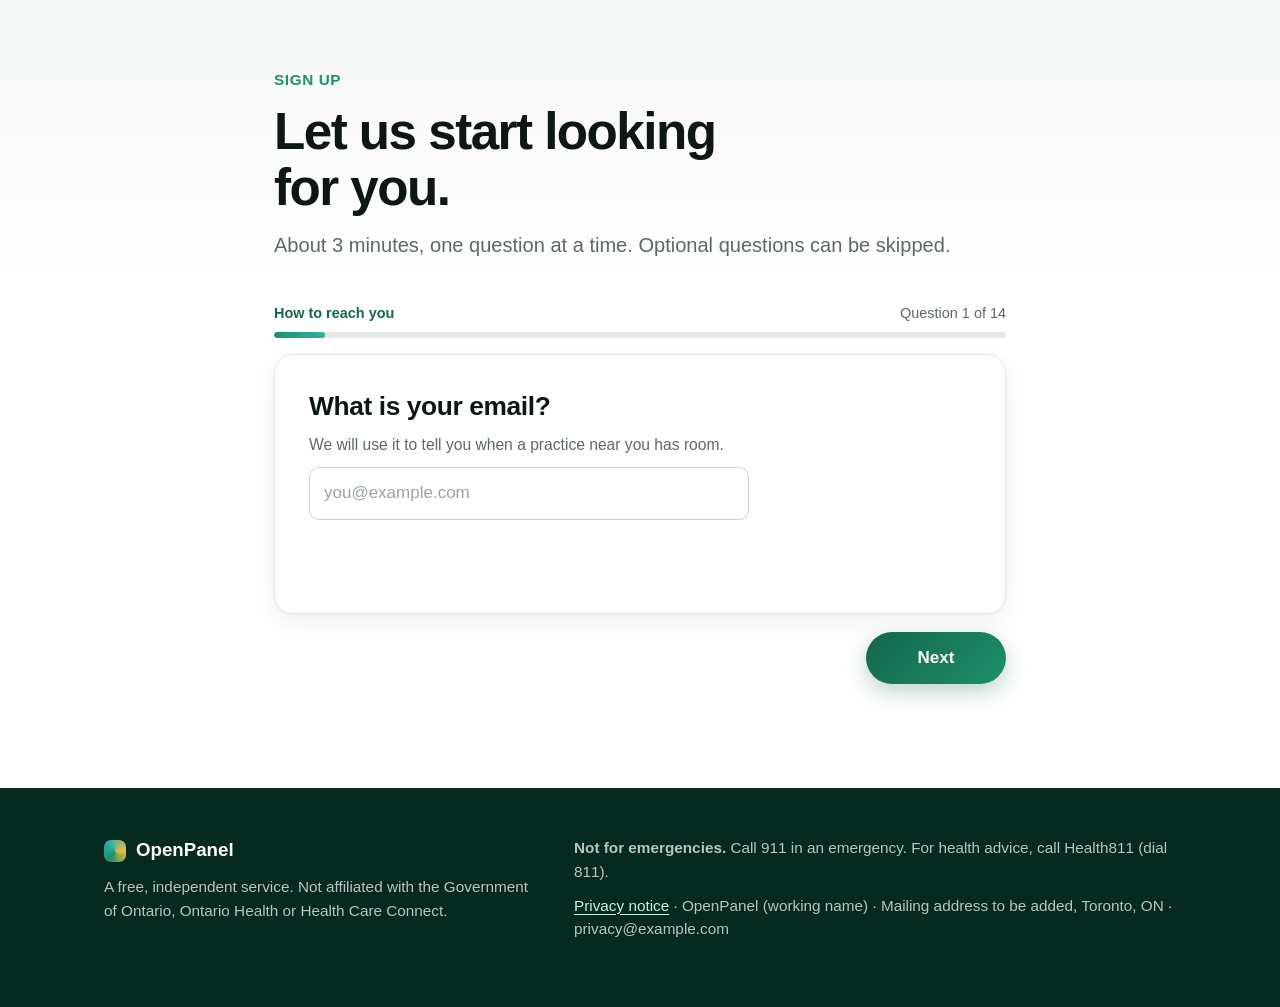
==== commit 84c626c0: "One question per screen: step-by-step signup with progress, auto-advance and no-JS fallback Co-Autho" ====
--- a/preview/index.html
+++ b/preview/index.html
@@ -60,12 +60,13 @@
   border-bottom: 1px solid rgba(15, 23, 20, 0.08);
 }
 .header-row { display: flex; align-items: center; justify-content: space-between; height: 62px; gap: 16px; }
-.brand { display: inline-flex; align-items: center; gap: 10px; font-weight: 700; font-size: 1.15rem; color: var(--ink); text-decoration: none; letter-spacing: -0.02em; }
+.brand { display: inline-flex; align-items: center; font-weight: 700; font-size: 1.15rem; color: var(--ink); text-decoration: none; letter-spacing: -0.02em; }
 .brand-mark {
-  width: 22px; height: 22px; border-radius: 7px; flex: none;
+  width: 22px; height: 22px; border-radius: 7px; flex: none; margin-right: 10px;
   background: conic-gradient(from 210deg, var(--green-500), var(--teal-400), var(--amber), var(--green-500));
 }
-.nav { display: flex; align-items: center; gap: 22px; font-size: 0.92rem; }
+.nav { display: flex; align-items: center; font-size: 0.92rem; }
+.nav a { margin-left: 22px; }
 .nav a { color: var(--ink-soft); text-decoration: none; }
 .nav a:hover { color: var(--ink); }
 .nav-cta { background: var(--ink); color: #fff !important; padding: 8px 16px; border-radius: 999px; font-weight: 600; }
@@ -80,21 +81,22 @@
     linear-gradient(160deg, var(--green-950) 0%, var(--green-900) 45%, var(--green-700) 100%);
 }
 .hero::after {
-  content: ""; position: absolute; inset: 0; pointer-events: none;
+  content: ""; position: absolute; top: 0; right: 0; bottom: 0; left: 0; pointer-events: none;
   background-image: radial-gradient(rgba(255, 255, 255, 0.08) 1px, transparent 1px);
-  background-size: 22px 22px; mask-image: linear-gradient(to bottom, rgba(0,0,0,0.6), transparent 80%);
+  background-size: 22px 22px; -webkit-mask-image: linear-gradient(to bottom, rgba(0,0,0,0.6), transparent 80%); mask-image: linear-gradient(to bottom, rgba(0,0,0,0.6), transparent 80%);
 }
 .hero-grid { position: relative; z-index: 1; display: grid; grid-template-columns: 1.5fr 1fr; gap: 48px; align-items: end; padding-top: 110px; padding-bottom: 110px; }
 .eyebrow { display: inline-block; font-size: 0.85rem; font-weight: 600; letter-spacing: 0.02em; color: #c9f1e4; background: rgba(255,255,255,0.1); border: 1px solid rgba(255,255,255,0.18); padding: 6px 12px; border-radius: 999px; margin: 0 0 22px; }
-.hero h1 { font-size: clamp(2.5rem, 5.6vw, 4.4rem); font-weight: 750; letter-spacing: -0.035em; margin-bottom: 22px; max-width: 13ch; }
-.lede { font-size: clamp(1.1rem, 1.6vw, 1.3rem); color: rgba(255, 255, 255, 0.86); max-width: 34em; margin: 0 0 32px; }
-.hero-actions { display: flex; flex-wrap: wrap; gap: 12px; }
+.hero h1 { font-size: 2.6rem; font-size: clamp(2.5rem, 5.6vw, 4.4rem); font-weight: 750; letter-spacing: -0.035em; margin-bottom: 22px; max-width: 13ch; }
+.lede { font-size: 1.15rem; font-size: clamp(1.1rem, 1.6vw, 1.3rem); color: rgba(255, 255, 255, 0.86); max-width: 34em; margin: 0 0 32px; }
+.hero-actions { display: flex; flex-wrap: wrap; }
+.hero-actions .button { margin: 0 12px 12px 0; }
 .hero-stat {
   background: rgba(255, 255, 255, 0.08); border: 1px solid rgba(255, 255, 255, 0.18);
   backdrop-filter: blur(10px); -webkit-backdrop-filter: blur(10px);
   border-radius: var(--radius-lg); padding: 30px 30px 26px;
 }
-.stat-number { font-size: clamp(3.4rem, 7vw, 5.2rem); font-weight: 800; letter-spacing: -0.045em; line-height: 1; margin: 0 0 10px;
+.stat-number { font-size: 4rem; font-size: clamp(3.4rem, 7vw, 5.2rem); font-weight: 800; letter-spacing: -0.045em; line-height: 1; margin: 0 0 10px;
   background: linear-gradient(90deg, #fff, var(--amber)); -webkit-background-clip: text; background-clip: text; color: transparent; }
 .stat-label { font-size: 1.15rem; margin: 0 0 14px; color: #fff; }
 .stat-source { font-size: 0.8rem; color: rgba(255, 255, 255, 0.6); margin: 0; }
@@ -103,7 +105,7 @@
 .section { padding: 104px 0; }
 .section.tinted { background: var(--mist); }
 .section-eyebrow { color: var(--green-500); font-weight: 700; font-size: 0.9rem; letter-spacing: 0.04em; text-transform: uppercase; margin: 0 0 12px; }
-.section-title { font-size: clamp(2rem, 4vw, 3.1rem); font-weight: 750; letter-spacing: -0.03em; max-width: 18ch; }
+.section-title { font-size: 2.2rem; font-size: clamp(2rem, 4vw, 3.1rem); font-weight: 750; letter-spacing: -0.03em; max-width: 18ch; }
 .section-lede { font-size: 1.18rem; color: var(--muted); max-width: 38em; margin: 0 0 40px; }
 .section-link { margin: 28px 0 0; font-weight: 600; }
 .section-link a::after { content: " \2192"; }
@@ -165,7 +167,7 @@
 
 .field { margin: 0 0 26px; border: 0; padding: 0; min-width: 0; }
 .field:last-child { margin-bottom: 0; }
-legend, .field > label { font-weight: 650; display: block; margin-bottom: 8px; padding: 0; }
+legend, .field > label:not(.choice) { font-weight: 650; display: block; margin-bottom: 8px; padding: 0; }
 .optional { font-weight: 400; color: var(--muted); }
 .hint { color: var(--muted); font-size: 0.92rem; margin: -2px 0 10px; }
 
@@ -182,18 +184,19 @@
 .choices.tiles { grid-template-columns: repeat(auto-fill, minmax(170px, 1fr)); }
 .choices.stack, .choices.checks { grid-template-columns: 1fr; }
 .choice {
-  display: flex; gap: 12px; align-items: flex-start; font-weight: 450; cursor: pointer; margin: 0;
+  display: flex; align-items: flex-start; font-weight: 450; cursor: pointer; margin: 0;
   border: 1.5px solid var(--line); border-radius: 14px; padding: 13px 15px; background: #fff;
   transition: border-color 0.15s ease, background 0.15s ease, box-shadow 0.15s ease;
 }
 .choice:hover { border-color: #b9c6bf; }
-.choice:has(input:checked) { border-color: var(--green-500); background: var(--mint); box-shadow: 0 0 0 3px rgba(29, 143, 106, 0.12); }
-.choice input { margin-top: 0.22em; width: 18px; height: 18px; flex: none; accent-color: var(--green-700); }
+.choice.is-checked, .choice:has(input:checked) { border-color: var(--green-500); background: var(--mint); box-shadow: 0 0 0 3px rgba(29, 143, 106, 0.12); }
+.choice input { margin: 0.22em 12px 0 0; width: 18px; height: 18px; flex: none; accent-color: var(--green-700); }
 .consent .choice { background: var(--mist); }
 .consent { margin-bottom: 14px; }
 
 /* radius slider */
-.radius-row { display: flex; align-items: center; gap: 18px; max-width: 560px; }
+.radius-row { display: flex; align-items: center; max-width: 560px; }
+.radius-row .radius-value { margin-left: 18px; }
 .radius-value { flex: none; min-width: 78px; text-align: center; font-weight: 800; font-size: 1.15rem; color: var(--green-900); background: var(--mint); border-radius: 999px; padding: 6px 12px; }
 input[type="range"] {
   --fill: 16.6%;
@@ -214,9 +217,31 @@
 .success.banner { background: var(--mint); color: var(--green-900); font-weight: 650; }
 .hp { position: absolute; left: -10000px; width: 1px; height: 1px; overflow: hidden; }
 
+/* step-by-step mode (added by app.js; without JavaScript every question shows) */
+.q-title { display: block; font-size: 1.3rem; font-weight: 700; letter-spacing: -0.015em; line-height: 1.3; margin: 0 0 10px; color: var(--ink); }
+.step-progress, .step-nav { display: none; }
+form.js-steps .step-progress { display: block; margin: 0 0 16px; }
+form.js-steps .step-nav { display: flex; justify-content: space-between; align-items: center; margin-top: 4px; }
+form.js-steps .q-step { display: none; }
+form.js-steps .q-step.is-active { display: block; -webkit-animation: stepIn 0.28s ease; animation: stepIn 0.28s ease; }
+form.js-steps .q-title { font-size: 1.55rem; margin-bottom: 12px; }
+form.js-steps .q-step .field { margin-bottom: 18px; }
+form.js-steps .q-step .field:last-child { margin-bottom: 0; }
+form.js-steps .form-card { padding: 34px; min-height: 260px; }
+.step-progress-text { display: flex; justify-content: space-between; font-size: 0.85rem; color: var(--muted); margin-bottom: 8px; }
+.step-section { font-weight: 700; color: var(--green-700); }
+.step-progress-bar { height: 6px; background: #e3e9e5; border-radius: 999px; overflow: hidden; }
+.step-progress-fill { display: block; height: 100%; width: 0; background: linear-gradient(90deg, var(--green-500), var(--teal-400)); border-radius: 999px; transition: width 0.3s ease; }
+.step-back { background: none; border: 0; font: inherit; font-weight: 600; color: var(--muted); padding: 12px 4px; cursor: pointer; }
+.step-back:hover { color: var(--ink); }
+.step-next { min-width: 140px; }
+.sr-only { position: absolute; width: 1px; height: 1px; padding: 0; margin: -1px; overflow: hidden; clip: rect(0, 0, 0, 0); border: 0; }
+@-webkit-keyframes stepIn { from { opacity: 0; -webkit-transform: translateY(8px); } to { opacity: 1; -webkit-transform: none; } }
+@keyframes stepIn { from { opacity: 0; transform: translateY(8px); } to { opacity: 1; transform: none; } }
+
 /* ------------------------------------------------------------------ inner pages */
 .page-body { padding-top: 64px; padding-bottom: 80px; }
-.page-body h1 { font-size: clamp(2rem, 4vw, 2.7rem); font-weight: 750; }
+.page-body h1 { font-size: 2.2rem; font-size: clamp(2rem, 4vw, 2.7rem); font-weight: 750; }
 .card { background: #fff; border: 1px solid var(--line); border-radius: var(--radius); padding: 30px; margin-bottom: 18px; box-shadow: var(--shadow); }
 .message { max-width: 640px; }
 .note { background: var(--mint); border-left: 5px solid var(--green-500); padding: 14px 18px; border-radius: 0 var(--radius-sm) var(--radius-sm) 0; }
@@ -238,7 +263,7 @@
 .site-footer a { color: #c9f1e4; }
 .footer-grid { display: grid; grid-template-columns: 1fr 1.4fr; gap: 40px; }
 .footer-grid p { margin: 0 0 10px; }
-.footer-brand { display: inline-flex; align-items: center; gap: 10px; color: #fff; font-weight: 700; font-size: 1.1rem; }
+.footer-brand { display: inline-flex; align-items: center; color: #fff; font-weight: 700; font-size: 1.1rem; }
 
 /* ------------------------------------------------------------------ responsive */
 @media (max-width: 900px) {
@@ -253,10 +278,20 @@
   .form-card, .card, .feature-card, .step-card { padding: 22px; }
   .story-card { padding: 30px 24px; }
   .choices.tiles { grid-template-columns: 1fr 1fr; }
+  form.js-steps .form-card { padding: 24px 20px; min-height: 0; }
+  form.js-steps .step-nav {
+    position: -webkit-sticky; position: sticky; bottom: 0; z-index: 5;
+    margin: 0 -18px; padding: 12px 18px calc(12px + env(safe-area-inset-bottom, 0px));
+    background: rgba(255, 255, 255, 0.96); border-top: 1px solid var(--line);
+  }
+  form.js-steps.is-final .step-nav { position: static; border-top: 0; background: transparent; }
+  form.js-steps .q-title { font-size: 1.3rem; }
+  .step-next { min-width: 120px; }
 }
 @media (prefers-reduced-motion: reduce) {
   html { scroll-behavior: auto; }
   .button { transition: none; }
+  form.js-steps .q-step.is-active { -webkit-animation: none; animation: none; }
 }
 
 
@@ -412,7 +447,7 @@
   <div class="container narrow">
     <p class="section-eyebrow">Sign up</p>
     <h2 class="section-title">Let us start looking for you.</h2>
-    <p class="section-lede">About 3 minutes. Questions marked optional can be skipped.</p>
+    <p class="section-lede">About 3 minutes, one question at a time. Optional questions can be skipped.</p>
 
     <form class="signup" id="signup-form" novalidate>
       
@@ -421,32 +456,43 @@
         <label>Leave this empty <input type="text" name="website" tabindex="-1" autocomplete="off"></label>
       </div>
 
-      <section class="form-card">
-        <div class="form-card-head"><span class="form-step">1</span><h3>How to reach you</h3></div>
+      <div class="step-progress" aria-hidden="true">
+        <div class="step-progress-text"><span class="step-section"></span><span class="step-count"></span></div>
+        <div class="step-progress-bar"><span class="step-progress-fill"></span></div>
+      </div>
+      <p class="sr-only" aria-live="polite" id="step-announce"></p>
+
+      <div class="q-step form-card" data-section="How to reach you">
         <div class="field ">
-          <label for="email">Email</label>
-          
-          <input id="email" name="email" type="email" autocomplete="email" required placeholder="you@example.com" value="">
+          <label for="email" class="q-title">What is your email?</label>
+          <p class="hint">We will use it to tell you when a practice near you has room.</p>
+          
+          <input id="email" name="email" type="email" autocomplete="email" inputmode="email" required placeholder="you@example.com" value="">
         </div>
+      </div>
+
+      <div class="q-step form-card" data-section="How to reach you" data-optional="true">
         <div class="field ">
-          <label for="phone">Phone <span class="optional">(optional)</span></label>
+          <label for="phone" class="q-title">Phone number <span class="optional">(optional)</span></label>
           <p class="hint">Only used if we cannot reach you by email.</p>
           
-          <input id="phone" name="phone" type="tel" autocomplete="tel" placeholder="416-555-0123" value="">
+          <input id="phone" name="phone" type="tel" autocomplete="tel" inputmode="tel" placeholder="416-555-0123" value="">
         </div>
-      </section>
-
-      <section class="form-card">
-        <div class="form-card-head"><span class="form-step">2</span><h3>Where you are</h3></div>
+      </div>
+
+      <div class="q-step form-card" data-section="Where you are">
         <div class="field ">
-          <label for="postal_code">Postal code</label>
+          <label for="postal_code" class="q-title">What is your postal code?</label>
           <p class="hint">Used to find practices near you. We never share it with clinics.</p>
           
-          <input id="postal_code" name="postal_code" autocomplete="postal-code" maxlength="7" class="short" required placeholder="M5V 3L9" value="">
+          <input id="postal_code" name="postal_code" autocomplete="postal-code" autocapitalize="characters" maxlength="7" class="short" required placeholder="M5V 3L9" value="">
         </div>
-        
+      </div>
+
+      
+      <div class="q-step form-card" data-section="Where you are">
         <div class="field radius-field ">
-          <label for="radius_km">How far can you travel to a family doctor?</label>
+          <label for="radius_km" class="q-title">How far can you travel to a family doctor?</label>
           <p class="hint">Drag to set your distance. A wider distance usually means a faster match.</p>
           
           <div class="radius-row">
@@ -457,12 +503,11 @@
             <span>1 km</span><span>5 km</span><span>10 km</span><span>15 km</span><span>20 km</span><span>25 km</span>
           </div>
         </div>
-      </section>
-
-      <section class="form-card">
-        <div class="form-card-head"><span class="form-step">3</span><h3>Who needs a doctor</h3></div>
+      </div>
+
+      <div class="q-step form-card" data-section="Who needs a doctor" data-auto="true">
         <fieldset class="field ">
-    <legend>Who are you looking for?</legend>
+    <legend class="q-title">Who are you looking for?</legend>
     
     
     <div class="choices tiles">
@@ -477,13 +522,19 @@
     
     </div>
   </fieldset>
+      </div>
+
+      <div class="q-step form-card" data-section="Who needs a doctor" data-optional="true" data-show-if="for_whom=household">
         <div class="field ">
-          <label for="household_size">How many people in total? <span class="optional">(optional)</span></label>
-          
-          <input id="household_size" name="household_size" type="number" min="1" max="12" class="short" value="">
+          <label for="household_size" class="q-title">How many people in total? <span class="optional">(optional)</span></label>
+          
+          <input id="household_size" name="household_size" type="number" inputmode="numeric" min="1" max="12" class="short" value="">
         </div>
+      </div>
+
+      <div class="q-step form-card" data-section="Who needs a doctor" data-auto="true" data-show-if="for_whom=household" data-default-hidden="split_household=single">
         <fieldset class="field ">
-    <legend>If a practice has room for only some of the people you are signing up, would you take those spots?</legend>
+    <legend class="q-title">If a practice has room for only some of you, would you take those spots?</legend>
     <p class="hint">For example, a practice can take 2 new patients but you are a family of 4.</p>
     
     <div class="choices stack">
@@ -496,8 +547,11 @@
     
     </div>
   </fieldset>
+      </div>
+
+      <div class="q-step form-card" data-section="Who needs a doctor" data-auto="true">
         <fieldset class="field ">
-    <legend>Age of the person who needs a doctor</legend>
+    <legend class="q-title">How old is the person who needs a doctor?</legend>
     <p class="hint">If you are signing up more than one person, choose the age of whoever needs care most.</p>
     
     <div class="choices tiles">
@@ -514,8 +568,11 @@
     
     </div>
   </fieldset>
+      </div>
+
+      <div class="q-step form-card" data-section="Who needs a doctor" data-optional="true">
         <div class="field">
-          <label for="language">Preferred language for care <span class="optional">(optional)</span></label>
+          <label for="language" class="q-title">Preferred language for care <span class="optional">(optional)</span></label>
           <select id="language" name="language">
             <option value="">Choose one</option>
             
@@ -557,12 +614,11 @@
             
           </select>
         </div>
-      </section>
-
-      <section class="form-card">
-        <div class="form-card-head"><span class="form-step">4</span><h3>Your situation</h3></div>
+      </div>
+
+      <div class="q-step form-card" data-section="Your situation" data-auto="true">
         <fieldset class="field ">
-    <legend>How long have you been without a family doctor?</legend>
+    <legend class="q-title">How long have you been without a family doctor?</legend>
     
     
     <div class="choices tiles">
@@ -581,8 +637,11 @@
     
     </div>
   </fieldset>
+      </div>
+
+      <div class="q-step form-card" data-section="Your situation" data-auto="true">
         <fieldset class="field ">
-    <legend>Do you have an Ontario health card (OHIP)?</legend>
+    <legend class="q-title">Do you have an Ontario health card (OHIP)?</legend>
     <p class="hint">Most family practices need a valid health card to take you on.</p>
     
     <div class="choices stack">
@@ -595,9 +654,12 @@
     
     </div>
   </fieldset>
+      </div>
+
+      <div class="q-step form-card" data-section="Your situation" data-auto="true">
         <fieldset class="field ">
-    <legend>Are you registered with Health Care Connect?</legend>
-    
+    <legend class="q-title">Are you registered with Health Care Connect?</legend>
+    <p class="hint">Ontario&#39;s free matching service. Signing up for both is a good idea.</p>
     
     <div class="choices tiles">
     
@@ -609,15 +671,14 @@
     
     </div>
   </fieldset>
-      </section>
-
-      <section class="form-card">
-        <div class="form-card-head"><span class="form-step">5</span><h3>Anything that makes care more urgent <span class="optional">(optional)</span></h3></div>
-        <p class="hint">These answers help us tell people with greater need about openings first. Tick any that apply to
-          anyone you are signing up, or skip this section. We never share these answers with clinics.</p>
-        
+      </div>
+
+      
+      <div class="q-step form-card" data-section="What makes care more urgent" data-optional="true" data-empty-label="None of these">
         <fieldset class="field">
-          <legend>Health</legend>
+          <legend class="q-title">Do any of these apply? <span class="optional">(optional)</span></legend>
+          <p class="hint">Health needs help us tell people who need care most about openings first. Tick any that
+            apply to anyone you are signing up. We never share these answers with clinics.</p>
           <div class="choices checks">
           
           <label class="choice"><input type="checkbox" name="need_flags" value="ongoing_condition" > <span>An ongoing health condition that needs regular care (e.g. diabetes, heart disease, COPD, kidney disease etc.)</span></label>
@@ -638,8 +699,12 @@
           
           </div>
         </fieldset>
+      </div>
+
+      <div class="q-step form-card" data-section="What makes care more urgent" data-optional="true" data-empty-label="None of these">
         <fieldset class="field">
-          <legend>Access to care</legend>
+          <legend class="q-title">Is anything making it harder to get care? <span class="optional">(optional)</span></legend>
+          <p class="hint">Tick any that apply, or skip. We never share these answers with clinics.</p>
           <div class="choices checks">
           
           <label class="choice"><input type="checkbox" name="need_flags" value="newcomer" > <span>Arrived in Canada in the last 3 years (e.g. as an immigrant, refugee, international student etc.)</span></label>
@@ -660,17 +725,46 @@
           
           </div>
         </fieldset>
+      </div>
+
+      <div class="q-step form-card" data-section="What makes care more urgent" data-show-if="has_flags">
         <div class="field consent ">
+          <p class="q-title">Can we use those answers?</p>
           
           <label class="choice"><input type="checkbox" name="health_consent" value="yes" >
-            <span>I agree that OpenPanel can use the answers I ticked in this section to decide who is told
-              about openings first. Needed only if you ticked something above.</span></label>
+            <span>I agree that OpenPanel can use the answers I ticked to decide who is told about openings
+              first. Needed only if you ticked something.</span></label>
+          <p class="hint"><a href="#privacy-notice">How we decide who hears first</a></p>
         </div>
-        <p class="hint"><a href="#privacy-notice">How we decide who hears first</a></p>
-      </section>
-
-      <section class="form-card">
-        <div class="form-card-head"><span class="form-step">6</span><h3>Your consent</h3></div>
+      </div>
+
+      <div class="q-step form-card" data-section="Almost done" data-optional="true">
+        <div class="field">
+          <label for="referral_source" class="q-title">How did you hear about us? <span class="optional">(optional)</span></label>
+          <select id="referral_source" name="referral_source">
+            
+            <option value="" >Choose one (optional)</option>
+            
+            <option value="friend_family" >A friend or family member</option>
+            
+            <option value="social_media" >Social media</option>
+            
+            <option value="community_group" >A community group or settlement agency</option>
+            
+            <option value="clinic_pharmacy" >A clinic, pharmacy or hospital</option>
+            
+            <option value="search" >Searching online</option>
+            
+            <option value="news" >News or a blog</option>
+            
+            <option value="other" >Other</option>
+            
+          </select>
+        </div>
+      </div>
+
+      <div class="q-step form-card" data-section="Almost done" data-final="true">
+        <p class="q-title">Last step: your consent</p>
         <div class="field consent ">
           
           <label class="choice"><input type="checkbox" name="service_consent" value="yes" required >
@@ -684,31 +778,14 @@
             <span><span class="optional">Optional:</span> after I find a doctor, OpenPanel may email me up to
               twice to ask how it went. My contact details are kept for up to 90 days for this, then deleted.</span></label>
         </div>
-        <div class="field">
-          <label for="referral_source">How did you hear about us? <span class="optional">(optional)</span></label>
-          <select id="referral_source" name="referral_source">
-            
-            <option value="" >Choose one (optional)</option>
-            
-            <option value="friend_family" >A friend or family member</option>
-            
-            <option value="social_media" >Social media</option>
-            
-            <option value="community_group" >A community group or settlement agency</option>
-            
-            <option value="clinic_pharmacy" >A clinic, pharmacy or hospital</option>
-            
-            <option value="search" >Searching online</option>
-            
-            <option value="news" >News or a blog</option>
-            
-            <option value="other" >Other</option>
-            
-          </select>
-        </div>
-        <button type="submit" class="button primary large">Sign up free</button>
+        <button type="submit" class="button primary large submit-button">Sign up free</button>
         <p class="hint">We will email you a link to confirm. You are not on the list until you click it.</p>
-      </section>
+      </div>
+
+      <div class="step-nav">
+        <button type="button" class="step-back">Back</button>
+        <button type="button" class="button primary step-next">Next</button>
+      </div>
     </form>
   </div>
 </section>
@@ -871,6 +948,323 @@
   </footer>
 
 <script>
+/*
+ * Progressive enhancements for the signup form.
+ *
+ * Without JavaScript the form shows every question on one page and still works.
+ * With JavaScript it becomes one question per screen. Written in plain ES5 (no
+ * arrow functions, let/const or modern APIs) so it runs on older phones.
+ */
+(function () {
+  "use strict";
+
+  var POSTAL_RE = /^[KLMNP][0-9][ABCEGHJ-NPRSTV-Z] ?[0-9][ABCEGHJ-NPRSTV-Z][0-9]$/;
+  var EMAIL_RE = /^[^@\s]+@[^@\s]+\.[^@\s]+$/;
+
+  function each(list, fn) { for (var i = 0; i < list.length; i++) fn(list[i], i); }
+  function closest(el, cls) {
+    while (el && el.nodeType === 1) {
+      if (el.classList && el.classList.contains(cls)) return el;
+      el = el.parentNode;
+    }
+    return null;
+  }
+  function focusQuietly(el) {
+    if (!el) return;
+    try { el.focus({ preventScroll: true }); } catch (e) { el.focus(); }
+  }
+
+  /* ------------------------------------------------------------ radius slider */
+  function setupRadius(root) {
+    var range = root.querySelector("#radius_km");
+    var output = root.querySelector("#radius-value");
+    if (!range || !output) return function () {};
+    function update() {
+      output.textContent = range.value + " km";
+      var pct = ((range.value - range.min) / (range.max - range.min)) * 100;
+      if (range.style.setProperty) range.style.setProperty("--fill", pct + "%");
+    }
+    range.addEventListener("input", update);
+    range.addEventListener("change", update);
+    update();
+    return update;
+  }
+
+  /* ------------------------------------------------- checked-state styling */
+  // Mirrors the CSS :has() rule for browsers that do not support it.
+  function syncChecked(form) {
+    each(form.querySelectorAll(".choice"), function (label) {
+      var input = label.querySelector("input");
+      if (input) label.classList.toggle("is-checked", input.checked);
+    });
+  }
+
+  /* ------------------------------------------------------------ step form */
+  function setupSteps(form, updateRadius) {
+    var steps = form.querySelectorAll(".q-step");
+    if (!steps.length) return null;
+
+    var nav = form.querySelector(".step-nav");
+    var nextBtn = form.querySelector(".step-next");
+    var backBtn = form.querySelector(".step-back");
+    var sectionEl = form.querySelector(".step-section");
+    var countEl = form.querySelector(".step-count");
+    var fillEl = form.querySelector(".step-progress-fill");
+    var announce = document.getElementById("step-announce");
+    var current = 0;
+    var autoTimer = null;
+
+    form.classList.add("js-steps");
+
+    function radioValue(name) {
+      var checked = form.querySelector('input[name="' + name + '"]:checked');
+      return checked ? checked.value : "";
+    }
+
+    function isVisible(step) {
+      var rule = step.getAttribute("data-show-if");
+      if (!rule) return true;
+      if (rule === "has_flags") return !!form.querySelector('input[name="need_flags"]:checked');
+      var parts = rule.split("=");
+      return radioValue(parts[0]) === parts[1];
+    }
+
+    // Steps that are skipped get a sensible default (e.g. a single person cannot be split).
+    function applyDefaults() {
+      each(steps, function (step) {
+        var def = step.getAttribute("data-default-hidden");
+        if (!def) return;
+        var parts = def.split("=");
+        var input = form.querySelector('input[name="' + parts[0] + '"][value="' + parts[1] + '"]');
+        if (!input) return;
+        if (!isVisible(step)) {
+          input.checked = true;
+          step.setAttribute("data-auto-set", "true");
+        } else if (step.getAttribute("data-auto-set") === "true") {
+          input.checked = false;
+          step.removeAttribute("data-auto-set");
+        }
+      });
+      if (!form.querySelector('input[name="need_flags"]:checked')) {
+        var hc = form.querySelector('input[name="health_consent"]');
+        if (hc) hc.checked = false;
+      }
+      syncChecked(form);
+    }
+
+    function visibleSteps() {
+      var list = [];
+      each(steps, function (step, i) { if (isVisible(step)) list.push(i); });
+      return list;
+    }
+
+    function stepIsEmpty(step) {
+      var empty = true;
+      each(step.querySelectorAll("input, select"), function (el) {
+        if (el.type === "checkbox" || el.type === "radio") { if (el.checked) empty = false; }
+        else if (el.type !== "range" && el.value) empty = false;
+      });
+      return empty;
+    }
+
+    /* ---------------- validation (mirrors the server; the server always re-checks) */
+    function clearErrors(step) {
+      each(step.querySelectorAll(".error.js-error"), function (e) { e.parentNode.removeChild(e); });
+      each(step.querySelectorAll(".has-error"), function (e) { e.classList.remove("has-error"); });
+    }
+
+    function addError(el, message) {
+      var field = closest(el, "field");
+      if (!field) return;
+      field.classList.add("has-error");
+      var p = document.createElement("p");
+      p.className = "error js-error";
+      p.setAttribute("role", "alert");
+      p.textContent = message;
+      var anchor = field.querySelector(".hint") || field.querySelector("legend, label, .q-title");
+      if (anchor && anchor.parentNode === field) field.insertBefore(p, anchor.nextSibling);
+      else field.insertBefore(p, field.firstChild);
+    }
+
+    function validate(step) {
+      clearErrors(step);
+      var ok = true;
+      function fail(el, msg) { ok = false; addError(el, msg); }
+
+      var email = step.querySelector("#email");
+      if (email && !EMAIL_RE.test(email.value.trim())) fail(email, "Enter a valid email address.");
+
+      var phone = step.querySelector("#phone");
+      if (phone && phone.value.trim()) {
+        var d = phone.value.replace(/\D/g, "");
+        if (d.length === 11 && d.charAt(0) === "1") d = d.slice(1);
+        if (d.length !== 10) fail(phone, "Enter a 10-digit phone number, or leave it blank.");
+      }
+
+      var postal = step.querySelector("#postal_code");
+      if (postal) {
+        var v = postal.value.replace(/\s+/g, "").toUpperCase();
+        if (v.length === 6) v = v.slice(0, 3) + " " + v.slice(3);
+        if (!POSTAL_RE.test(v)) fail(postal, "Enter an Ontario postal code, for example M5V 3L9.");
+        else postal.value = v;
+      }
+
+      var household = step.querySelector("#household_size");
+      if (household && household.value) {
+        var n = parseInt(household.value, 10);
+        if (!(n >= 1 && n <= 12)) fail(household, "Enter a number from 1 to 12, or leave it blank.");
+      }
+
+      if (step.getAttribute("data-optional") !== "true") {
+        var names = {};
+        each(step.querySelectorAll('input[type="radio"]'), function (r) { names[r.name] = r; });
+        for (var name in names) {
+          if (names.hasOwnProperty(name) && !radioValue(name)) fail(names[name], "Choose an option to continue.");
+        }
+      }
+
+      var hc = step.querySelector('input[name="health_consent"]');
+      if (hc && !hc.checked) fail(hc, "Tick this box to let us use those answers, or go back and untick them.");
+
+      var sc = step.querySelector('input[name="service_consent"]');
+      if (sc && !sc.checked) fail(sc, "We need your consent to use your details for this service.");
+
+      return ok;
+    }
+
+    /* ---------------- navigation */
+    function render() {
+      var visible = visibleSteps();
+      var pos = visible.indexOf(current);
+      each(steps, function (step, i) {
+        var active = i === current;
+        step.classList.toggle("is-active", active);
+        step.setAttribute("aria-hidden", active ? "false" : "true");
+      });
+      var step = steps[current];
+      var isFinal = step.getAttribute("data-final") === "true";
+      form.classList.toggle("is-final", isFinal);
+
+      backBtn.style.visibility = pos > 0 ? "visible" : "hidden";
+      nextBtn.style.display = isFinal ? "none" : "";
+      if (step.getAttribute("data-optional") === "true" && stepIsEmpty(step)) {
+        nextBtn.textContent = step.getAttribute("data-empty-label") || "Skip";
+      } else {
+        nextBtn.textContent = "Next";
+      }
+
+      var label = "Question " + (pos + 1) + " of " + visible.length;
+      if (countEl) countEl.textContent = label;
+      if (sectionEl) sectionEl.textContent = step.getAttribute("data-section") || "";
+      if (fillEl) fillEl.style.width = Math.round(((pos + 1) / visible.length) * 100) + "%";
+      if (announce) announce.textContent = label;
+    }
+
+    function go(index, focus) {
+      current = index;
+      render();
+      var step = steps[current];
+      // Keep the progress bar just under the sticky header so each question starts at the top.
+      var header = document.querySelector(".site-header");
+      var offset = (header ? header.offsetHeight : 0) + 16;
+      var top = form.getBoundingClientRect().top;
+      if (Math.abs(top - offset) > 8) {
+        window.scrollTo(0, top + (window.pageYOffset || document.documentElement.scrollTop) - offset);
+      }
+      if (focus) {
+        var field = step.querySelector('input[type="email"], input[type="tel"], input[type="number"], input:not([type]), input[type="text"]:not([name="website"])');
+        if (field) focusQuietly(field);
+        else {
+          var title = step.querySelector(".q-title");
+          if (title) { title.setAttribute("tabindex", "-1"); focusQuietly(title); }
+        }
+      }
+    }
+
+    function next() {
+      clearTimeout(autoTimer);
+      if (!validate(steps[current])) return;
+      applyDefaults();
+      var visible = visibleSteps();
+      var pos = visible.indexOf(current);
+      if (pos < visible.length - 1) go(visible[pos + 1], true);
+    }
+
+    function back() {
+      clearTimeout(autoTimer);
+      applyDefaults();
+      var visible = visibleSteps();
+      var pos = visible.indexOf(current);
+      if (pos > 0) go(visible[pos - 1], true);
+    }
+
+    nextBtn.addEventListener("click", next);
+    backBtn.addEventListener("click", back);
+
+    form.addEventListener("change", function (e) {
+      syncChecked(form);
+      var step = closest(e.target, "q-step");
+      if (!step) return;
+      clearErrors(step);
+      render();
+      if (e.target.type === "radio" && step.getAttribute("data-auto") === "true" && step === steps[current]) {
+        clearTimeout(autoTimer);
+        autoTimer = setTimeout(next, 260);
+      }
+    });
+
+    form.addEventListener("input", function (e) {
+      var step = closest(e.target, "q-step");
+      if (step === steps[current]) render();
+    });
+
+    form.addEventListener("keydown", function (e) {
+      var key = e.key || e.keyCode;
+      if ((key === "Enter" || key === 13) && e.target.tagName === "INPUT" && e.target.type !== "checkbox" && e.target.type !== "radio") {
+        var step = steps[current];
+        if (step.getAttribute("data-final") !== "true") { e.preventDefault(); next(); }
+      }
+    });
+
+    // Last check before the form is sent; the server validates everything again.
+    form.addEventListener("submit", function (e) {
+      if (!validate(steps[current])) { e.preventDefault(); if (e.stopImmediatePropagation) e.stopImmediatePropagation(); }
+    }, true);
+
+    // After a server-side error, open the first question that needs fixing.
+    var start = 0;
+    var firstError = form.querySelector(".q-step .has-error");
+    if (firstError) {
+      each(steps, function (step, i) { if (step.contains(firstError) && !start) start = i; });
+    }
+    applyDefaults();
+    go(start, false);
+
+    return {
+      reset: function () {
+        each(steps, function (step) { clearErrors(step); step.removeAttribute("data-auto-set"); });
+        applyDefaults();
+        updateRadius();
+        syncChecked(form);
+        go(0, false);
+      }
+    };
+  }
+
+  function init() {
+    var form = document.querySelector("form.signup");
+    if (!form) return;
+    var updateRadius = setupRadius(form);
+    syncChecked(form);
+    window.signupSteps = setupSteps(form, updateRadius);
+  }
+
+  if (document.readyState === "loading") document.addEventListener("DOMContentLoaded", init);
+  else init();
+})();
+
+</script>
+<script>
 (function () {
   const POSTAL_RE = /^[KLMNP][0-9][ABCEGHJ-NPRSTV-Z] ?[0-9][ABCEGHJ-NPRSTV-Z][0-9]$/;
   const EMAIL_RE = /^[^@\s]+@[^@\s]+\.[^@\s]+$/;
@@ -1015,6 +1409,7 @@
     }
     form.reset();
     updateRadius();
+    if (window.signupSteps) window.signupSteps.reset();
     show("thanks");
   });
 
@@ -1185,6 +1580,7 @@
     signups = []; emails = []; current = null;
     $("#inbox-count").textContent = "0";
     form.reset(); clearErrors(); updateRadius();
+    if (window.signupSteps) window.signupSteps.reset();
     const banner = $(".error.banner", form); if (banner) banner.remove();
     show("home");
   });
